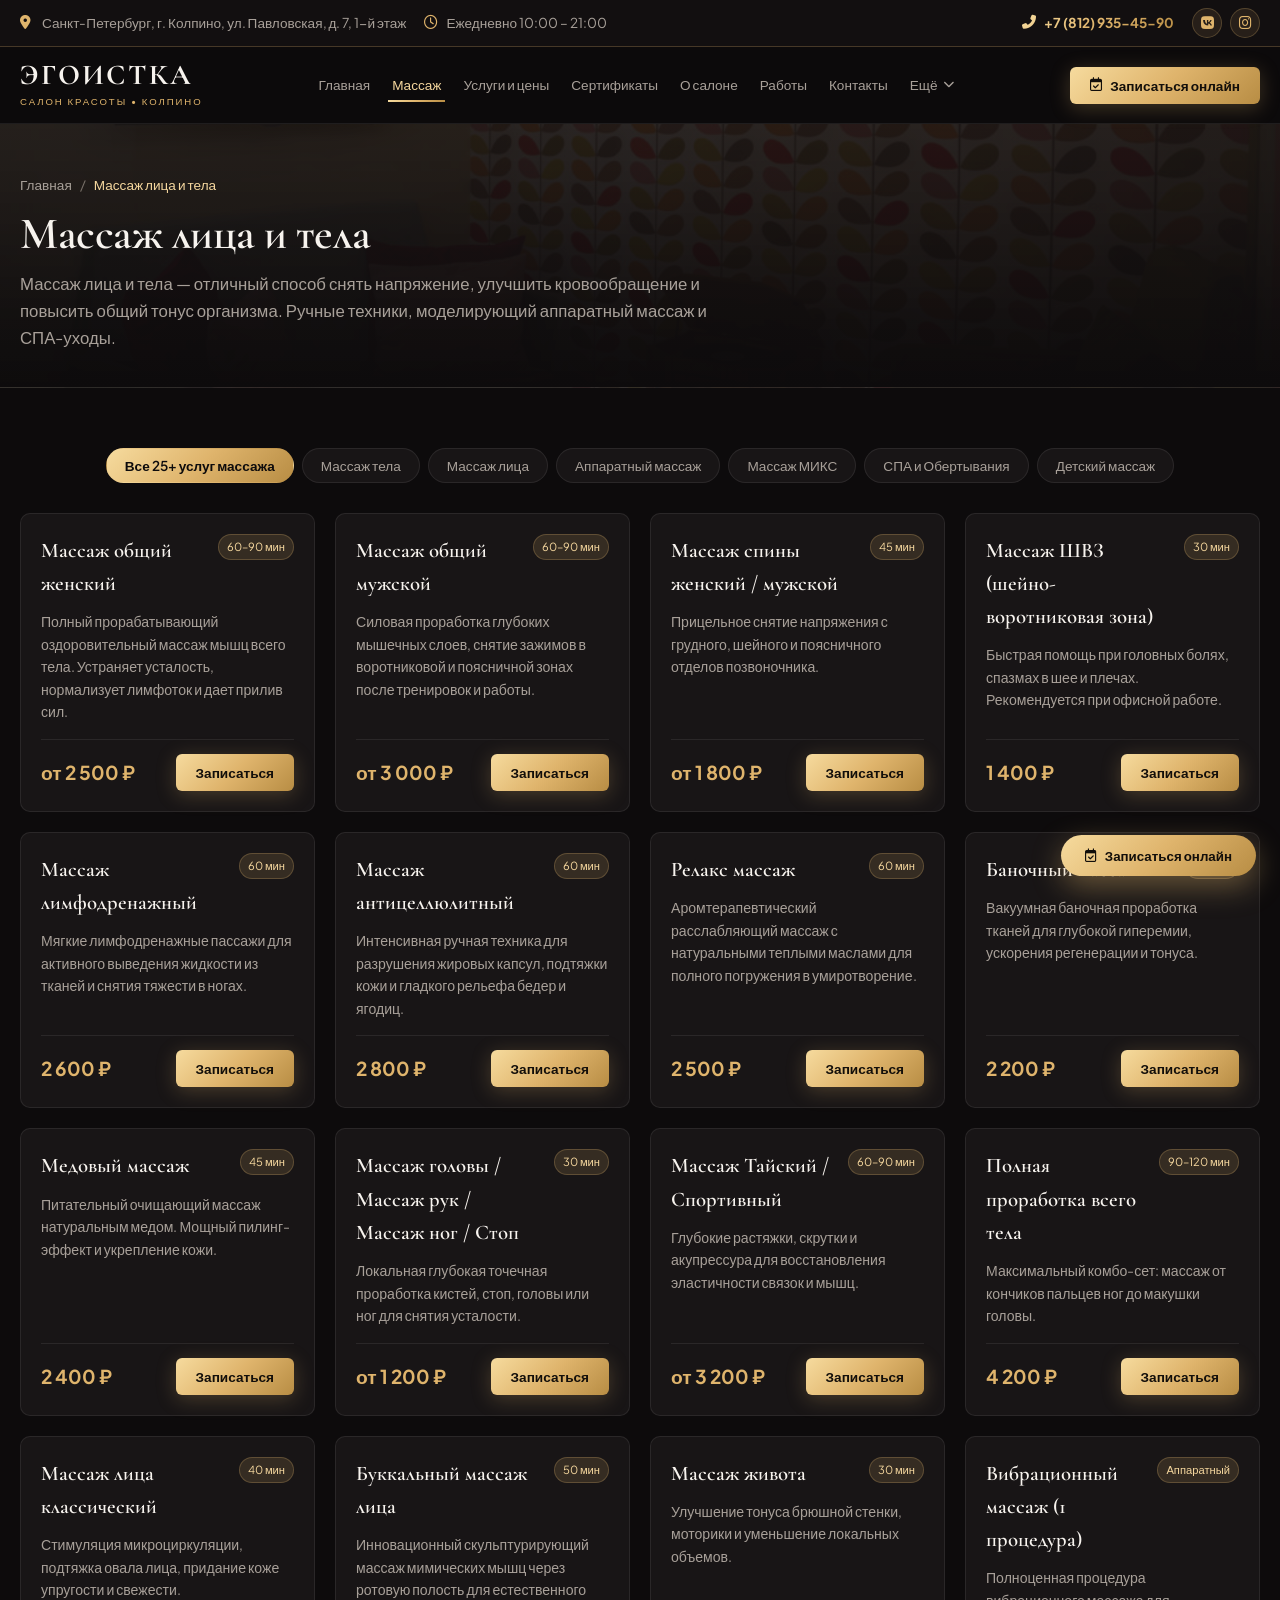
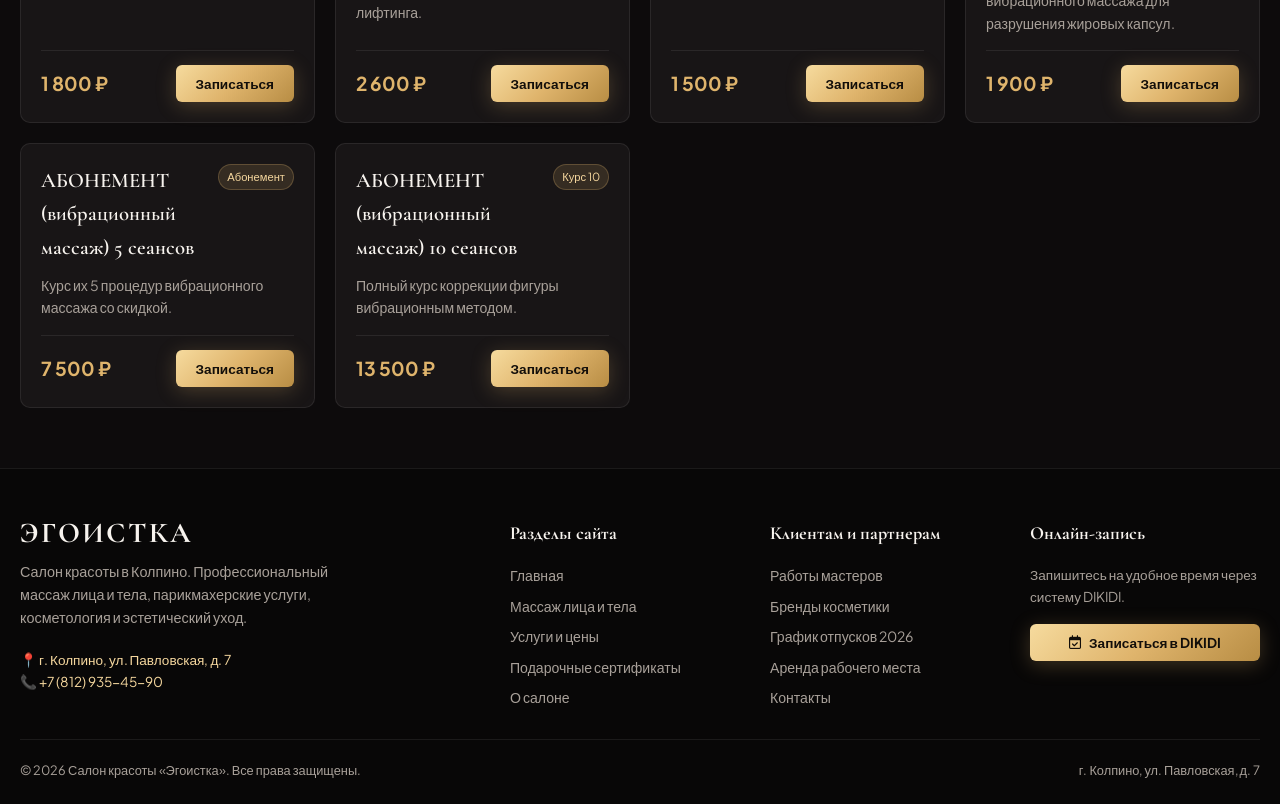
==== massazh-lica-i-tela.html @ ac10a7ed "Redesign of Salon Egoistka multi-page website" ====
<!DOCTYPE html>
<html lang="ru">
<head>
  <meta charset="UTF-8">
  <meta name="viewport" content="width=device-width, initial-scale=1.0">
  <title>Массаж лица и тела — Салон красоты "Эгоистка" (г. Колпино)</title>
  <meta name="description" content="Массаж лица и тела в Колпино. Общий женский и мужской массаж, массаж спины, ШВЗ, лимфодренажный, антицеллюлитный, буккальный массаж лица, аппаратный вибрационный и вакуумный массаж, абонементы. Телефон: +7 (812) 935-45-90.">
  
  <link rel="stylesheet" href="https://cdnjs.cloudflare.com/ajax/libs/font-awesome/6.4.0/css/all.min.css">
  <link rel="stylesheet" href="style.css">
  <script src="app.js" defer></script>
</head>
<body>

  <!-- Top Contact Bar -->
  <div class="top-bar">
    <div class="container top-bar-inner">
      <div class="top-bar-info">
        <div class="top-bar-item">
          <i class="fas fa-map-marker-alt"></i>
          <span>Санкт-Петербург, г. Колпино, ул. Павловская, д. 7, 1-й этаж</span>
        </div>
        <div class="top-bar-item">
          <i class="far fa-clock"></i>
          <span>Ежедневно 10:00 – 21:00</span>
        </div>
      </div>
      <div class="top-bar-info">
        <a href="tel:+78129354590" class="top-bar-item gold-text" style="font-weight: 700;">
          <i class="fas fa-phone-alt"></i> +7 (812) 935-45-90
        </a>
        <div class="social-links">
          <a href="https://vk.com/egoistka_kolpino" target="_blank" class="social-icon" title="ВКонтакте">
            <i class="fab fa-vk"></i>
          </a>
          <a href="https://www.instagram.com/salon_egoistcka" target="_blank" class="social-icon" title="Instagram">
            <i class="fab fa-instagram"></i>
          </a>
        </div>
      </div>
    </div>
  </div>

  <!-- Header Navigation -->
  <header class="header">
    <div class="container header-inner">
      <a href="index.html" class="logo-brand">
        <span class="logo-title">ЭГОИСТКА</span>
        <span class="logo-sub">САЛОН КРАСОТЫ • КОЛПИНО</span>
      </a>

      <nav>
        <ul class="nav-menu">
          <li><a href="index.html" class="nav-link">Главная</a></li>
          <li><a href="massazh-lica-i-tela.html" class="nav-link active">Массаж</a></li>
          <li><a href="services.html" class="nav-link">Услуги и цены</a></li>
          <li><a href="bonusy.html" class="nav-link">Сертификаты</a></li>
          <li><a href="nash-salon.html" class="nav-link">О салоне</a></li>
          <li><a href="raboty.html" class="nav-link">Работы</a></li>
          <li><a href="contacts.html" class="nav-link">Контакты</a></li>
          <li class="nav-dropdown">
            <a href="#" class="nav-link">Ещё <i class="fas fa-chevron-down" style="font-size: 0.7rem; margin-left: 2px;"></i></a>
            <ul class="dropdown-menu">
              <li class="dropdown-item"><a href="brendy.html"><i class="fas fa-award"></i> Бренды косметики</a></li>
              <li class="dropdown-item"><a href="grafik-otpuskov.html"><i class="far fa-calendar-alt"></i> График отпусков 2026</a></li>
              <li class="dropdown-item"><a href="arenda-rabochego-mesta.html"><i class="fas fa-chair"></i> Аренда рабочего места</a></li>
            </ul>
          </li>
        </ul>
      </nav>

      <button class="btn-primary btn-dikidi">
        <i class="far fa-calendar-check"></i> Записаться онлайн
      </button>

      <div class="mobile-toggle">
        <span></span>
        <span></span>
        <span></span>
      </div>
    </div>
  </header>

  <main>
    <div class="page-hero">
      <div class="container">
        <div class="breadcrumbs">
          <a href="index.html">Главная</a>
          <span>/</span>
          <span style="color: var(--gold-light);">Массаж лица и тела</span>
        </div>
        <h1 class="page-title serif-title">Массаж лица и тела</h1>
        <p class="page-subtitle">
          Массаж лица и тела — отличный способ снять напряжение, улучшить кровообращение и повысить общий тонус организма. Ручные техники, моделирующий аппаратный массаж и СПА-уходы.
        </p>
      </div>
    </div>

    <!-- Category Filter Tabs -->
    <section class="section">
      <div class="container">

        <div class="filter-tabs">
          <button class="tab-btn active" data-tab="all">Все 25+ услуг массажа</button>
          <button class="tab-btn" data-tab="body">Массаж тела</button>
          <button class="tab-btn" data-tab="face">Массаж лица</button>
          <button class="tab-btn" data-tab="hardware">Аппаратный массаж</button>
          <button class="tab-btn" data-tab="mix">Массаж МИКС</button>
          <button class="tab-btn" data-tab="spa">СПА и Обертывания</button>
          <button class="tab-btn" data-tab="kids">Детский массаж</button>
        </div>

        <div class="services-grid massage-services">
          
          <!-- Body Massages -->
          <div class="service-card" data-category="body">
            <div class="service-header">
              <h3 class="service-name">Массаж общий женский</h3>
              <span class="service-badge">60–90 мин</span>
            </div>
            <p class="service-desc">Полный прорабатывающий оздоровительный массаж мышц всего тела. Устраняет усталость, нормализует лимфоток и дает прилив сил.</p>
            <div class="service-footer">
              <span class="service-price">от 2 500 ₽</span>
              <button class="btn-primary btn-dikidi">Записаться</button>
            </div>
          </div>

          <div class="service-card" data-category="body">
            <div class="service-header">
              <h3 class="service-name">Массаж общий мужской</h3>
              <span class="service-badge">60–90 мин</span>
            </div>
            <p class="service-desc">Силовая проработка глубоких мышечных слоев, снятие зажимов в воротниковой и поясничной зонах после тренировок и работы.</p>
            <div class="service-footer">
              <span class="service-price">от 3 000 ₽</span>
              <button class="btn-primary btn-dikidi">Записаться</button>
            </div>
          </div>

          <div class="service-card" data-category="body">
            <div class="service-header">
              <h3 class="service-name">Массаж спины женский / мужской</h3>
              <span class="service-badge">45 мин</span>
            </div>
            <p class="service-desc">Прицельное снятие напряжения с грудного, шейного и поясничного отделов позвоночника.</p>
            <div class="service-footer">
              <span class="service-price">от 1 800 ₽</span>
              <button class="btn-primary btn-dikidi">Записаться</button>
            </div>
          </div>

          <div class="service-card" data-category="body">
            <div class="service-header">
              <h3 class="service-name">Массаж ШВЗ (шейно-воротниковая зона)</h3>
              <span class="service-badge">30 мин</span>
            </div>
            <p class="service-desc">Быстрая помощь при головных болях, спазмах в шее и плечах. Рекомендуется при офисной работе.</p>
            <div class="service-footer">
              <span class="service-price">1 400 ₽</span>
              <button class="btn-primary btn-dikidi">Записаться</button>
            </div>
          </div>

          <div class="service-card" data-category="body">
            <div class="service-header">
              <h3 class="service-name">Массаж лимфодренажный</h3>
              <span class="service-badge">60 мин</span>
            </div>
            <p class="service-desc">Мягкие лимфодренажные пассажи для активного выведения жидкости из тканей и снятия тяжести в ногах.</p>
            <div class="service-footer">
              <span class="service-price">2 600 ₽</span>
              <button class="btn-primary btn-dikidi">Записаться</button>
            </div>
          </div>

          <div class="service-card" data-category="body">
            <div class="service-header">
              <h3 class="service-name">Массаж антицеллюлитный</h3>
              <span class="service-badge">60 мин</span>
            </div>
            <p class="service-desc">Интенсивная ручная техника для разрушения жировых капсул, подтяжки кожи и гладкого рельефа бедер и ягодиц.</p>
            <div class="service-footer">
              <span class="service-price">2 800 ₽</span>
              <button class="btn-primary btn-dikidi">Записаться</button>
            </div>
          </div>

          <div class="service-card" data-category="body">
            <div class="service-header">
              <h3 class="service-name">Релакс массаж</h3>
              <span class="service-badge">60 мин</span>
            </div>
            <p class="service-desc">Аромтерапевтический расслабляющий массаж с натуральными теплыми маслами для полного погружения в умиротворение.</p>
            <div class="service-footer">
              <span class="service-price">2 500 ₽</span>
              <button class="btn-primary btn-dikidi">Записаться</button>
            </div>
          </div>

          <div class="service-card" data-category="body">
            <div class="service-header">
              <h3 class="service-name">Баночный массаж</h3>
              <span class="service-badge">45 мин</span>
            </div>
            <p class="service-desc">Вакуумная баночная проработка тканей для глубокой гиперемии, ускорения регенерации и тонуса.</p>
            <div class="service-footer">
              <span class="service-price">2 200 ₽</span>
              <button class="btn-primary btn-dikidi">Записаться</button>
            </div>
          </div>

          <div class="service-card" data-category="body">
            <div class="service-header">
              <h3 class="service-name">Медовый массаж</h3>
              <span class="service-badge">45 мин</span>
            </div>
            <p class="service-desc">Питательный очищающий массаж натуральным медом. Мощный пилинг-эффект и укрепление кожи.</p>
            <div class="service-footer">
              <span class="service-price">2 400 ₽</span>
              <button class="btn-primary btn-dikidi">Записаться</button>
            </div>
          </div>

          <div class="service-card" data-category="body">
            <div class="service-header">
              <h3 class="service-name">Массаж головы / Массаж рук / Массаж ног / Стоп</h3>
              <span class="service-badge">30 мин</span>
            </div>
            <p class="service-desc">Локальная глубокая точечная проработка кистей, стоп, головы или ног для снятия усталости.</p>
            <div class="service-footer">
              <span class="service-price">от 1 200 ₽</span>
              <button class="btn-primary btn-dikidi">Записаться</button>
            </div>
          </div>

          <div class="service-card" data-category="body">
            <div class="service-header">
              <h3 class="service-name">Массаж Тайский / Спортивный</h3>
              <span class="service-badge">60–90 мин</span>
            </div>
            <p class="service-desc">Глубокие растяжки, скрутки и акупрессура для восстановления эластичности связок и мышц.</p>
            <div class="service-footer">
              <span class="service-price">от 3 200 ₽</span>
              <button class="btn-primary btn-dikidi">Записаться</button>
            </div>
          </div>

          <div class="service-card" data-category="body">
            <div class="service-header">
              <h3 class="service-name">Полная проработка всего тела</h3>
              <span class="service-badge">90–120 мин</span>
            </div>
            <p class="service-desc">Максимальный комбо-сет: массаж от кончиков пальцев ног до макушки головы.</p>
            <div class="service-footer">
              <span class="service-price">4 200 ₽</span>
              <button class="btn-primary btn-dikidi">Записаться</button>
            </div>
          </div>

          <!-- Face Massages -->
          <div class="service-card" data-category="face">
            <div class="service-header">
              <h3 class="service-name">Массаж лица классический</h3>
              <span class="service-badge">40 мин</span>
            </div>
            <p class="service-desc">Стимуляция микроциркуляции, подтяжка овала лица, придание коже упругости и свежести.</p>
            <div class="service-footer">
              <span class="service-price">1 800 ₽</span>
              <button class="btn-primary btn-dikidi">Записаться</button>
            </div>
          </div>

          <div class="service-card" data-category="face">
            <div class="service-header">
              <h3 class="service-name">Буккальный массаж лица</h3>
              <span class="service-badge">50 мин</span>
            </div>
            <p class="service-desc">Инновационный скульптурирующий массаж мимических мышц через ротовую полость для естественного лифтинга.</p>
            <div class="service-footer">
              <span class="service-price">2 600 ₽</span>
              <button class="btn-primary btn-dikidi">Записаться</button>
            </div>
          </div>

          <div class="service-card" data-category="face">
            <div class="service-header">
              <h3 class="service-name">Массаж живота</h3>
              <span class="service-badge">30 мин</span>
            </div>
            <p class="service-desc">Улучшение тонуса брюшной стенки, моторики и уменьшение локальных объемов.</p>
            <div class="service-footer">
              <span class="service-price">1 500 ₽</span>
              <button class="btn-primary btn-dikidi">Записаться</button>
            </div>
          </div>

          <!-- Hardware Massages -->
          <div class="service-card" data-category="hardware">
            <div class="service-header">
              <h3 class="service-name">Вибрационный массаж (1 процедура)</h3>
              <span class="service-badge">Аппаратный</span>
            </div>
            <p class="service-desc">Полноценная процедура вибрационного массажа для разрушения жировых капсул.</p>
            <div class="service-footer">
              <span class="service-price">1 900 ₽</span>
              <button class="btn-primary btn-dikidi">Записаться</button>
            </div>
          </div>

          <div class="service-card" data-category="hardware">
            <div class="service-header">
              <h3 class="service-name">АБОНЕМЕНТ (вибрационный массаж) 5 сеансов</h3>
              <span class="service-badge">Абонемент</span>
            </div>
            <p class="service-desc">Курс их 5 процедур вибрационного массажа со скидкой.</p>
            <div class="service-footer">
              <span class="service-price">7 500 ₽</span>
              <button class="btn-primary btn-dikidi">Записаться</button>
            </div>
          </div>

          <div class="service-card" data-category="hardware">
            <div class="service-header">
              <h3 class="service-name">АБОНЕМЕНТ (вибрационный массаж) 10 сеансов</h3>
              <span class="service-badge">Курс 10</span>
            </div>
            <p class="service-desc">Полный курс коррекции фигуры вибрационным методом.</p>
            <div class="service-footer">
              <span class="service-price">13 500 ₽</span>
              <button class="btn-primary btn-dikidi">Записаться</button>
            </div>
          </div>

        </div>
      </div>
    </section>
  </main>

  <footer class="footer">
    <div class="container">
      <div class="footer-grid">
        <div>
          <div class="logo-title serif-title" style="margin-bottom: 12px;">ЭГОИСТКА</div>
          <p style="color: var(--text-muted); font-size: 0.9rem; max-width: 320px; margin-bottom: 20px;">
            Салон красоты в Колпино. Профессиональный массаж лица и тела, парикмахерские услуги, косметология и эстетический уход.
          </p>
          <div style="font-size: 0.85rem; color: var(--gold-light);">
            📍 г. Колпино, ул. Павловская, д. 7<br>
            📞 +7 (812) 935-45-90
          </div>
        </div>

        <div>
          <h4 class="footer-col-title">Разделы сайта</h4>
          <ul class="footer-links">
            <li><a href="index.html">Главная</a></li>
            <li><a href="massazh-lica-i-tela.html">Массаж лица и тела</a></li>
            <li><a href="services.html">Услуги и цены</a></li>
            <li><a href="bonusy.html">Подарочные сертификаты</a></li>
            <li><a href="nash-salon.html">О салоне</a></li>
          </ul>
        </div>

        <div>
          <h4 class="footer-col-title">Клиентам и партнерам</h4>
          <ul class="footer-links">
            <li><a href="raboty.html">Работы мастеров</a></li>
            <li><a href="brendy.html">Бренды косметики</a></li>
            <li><a href="grafik-otpuskov.html">График отпусков 2026</a></li>
            <li><a href="arenda-rabochego-mesta.html">Аренда рабочего места</a></li>
            <li><a href="contacts.html">Контакты</a></li>
          </ul>
        </div>

        <div>
          <h4 class="footer-col-title">Онлайн-запись</h4>
          <p style="font-size: 0.85rem; color: var(--text-muted); margin-bottom: 16px;">Запишитесь на удобное время через систему DIKIDI.</p>
          <button class="btn-primary btn-dikidi" style="width: 100%; justify-content: center;"><i class="far fa-calendar-check"></i> Записаться в DIKIDI</button>
        </div>
      </div>

      <div class="footer-bottom">
        <div>© 2026 Салон красоты «Эгоистка». Все права защищены.</div>
        <div>г. Колпино, ул. Павловская, д. 7</div>
      </div>
    </div>
  </footer>

  <button class="floating-booking btn-dikidi"><i class="far fa-calendar-check"></i> Записаться онлайн</button>

  <div id="dikidiModal" class="modal-overlay">
    <div class="modal-content">
      <div class="modal-header">
        <h3 class="serif-title gold-text" style="font-size: 1.4rem;">Онлайн-запись в салон «Эгоистка»</h3>
        <button class="modal-close">&times;</button>
      </div>
      <div class="modal-body">
        <iframe id="dikidiIframe" src="https://dikidi.net/#widget=51285" title="DIKIDI Booking Widget"></iframe>
      </div>
    </div>
  </div>

</body>
</html>
---- style.css ----
/* ==========================================================================
   Салон красоты «Эгоистка» — Премиальный практичный дизайн (Multi-page & Mobile-First)
   ========================================================================== */

@import url('https://fonts.googleapis.com/css2?family=Cormorant+Garamond:ital,wght@0,400;0,500;0,600;0,700;1,400;1,600&family=Plus+Jakarta+Sans:wght@300;400;500;600;700&display=swap');

:root {
  /* Colors */
  --bg-dark: #0d0b0c;
  --bg-surface: #171415;
  --bg-card: rgba(28, 24, 25, 0.85);
  --bg-card-hover: rgba(42, 36, 38, 0.95);
  
  --gold-primary: #dfb46c;
  --gold-light: #f5d79e;
  --gold-dark: #b88d44;
  --gold-gradient: linear-gradient(135deg, #f6db9e 0%, #dfb46c 50%, #b88d44 100%);
  --gold-glow: 0 0 25px rgba(223, 180, 108, 0.2);
  
  --text-main: #f7f3ee;
  --text-muted: #a8a099;
  --text-dim: #787069;
  
  --border-gold: rgba(223, 180, 108, 0.25);
  --border-light: rgba(255, 255, 255, 0.08);
  
  /* Fonts */
  --font-serif: 'Cormorant Garamond', Georgia, serif;
  --font-sans: 'Plus Jakarta Sans', -apple-system, BlinkMacSystemFont, sans-serif;

  /* Layout */
  --container-max: 1360px;
  --radius-lg: 16px;
  --radius-md: 10px;
  --radius-sm: 6px;
  --transition-smooth: all 0.25s cubic-bezier(0.16, 1, 0.3, 1);
}

/* Reset & Mobile Overflow Prevention */
*, *::before, *::after {
  box-sizing: border-box;
  margin: 0;
  padding: 0;
  max-width: 100%;
}

html, body {
  width: 100%;
  max-width: 100vw;
  overflow-x: hidden !important;
  scroll-behavior: smooth;
  font-size: 16px;
  background-color: var(--bg-dark);
  color: var(--text-main);
  font-family: var(--font-sans);
}

body {
  line-height: 1.6;
  display: flex;
  flex-direction: column;
  min-height: 100vh;
}

main {
  flex-grow: 1;
  width: 100%;
}

a {
  color: inherit;
  text-decoration: none;
  transition: var(--transition-smooth);
}

button {
  font-family: inherit;
  border: none;
  outline: none;
  background: none;
  cursor: pointer;
}

img {
  max-width: 100%;
  height: auto;
  display: block;
}

/* Containers */
.container {
  width: 100%;
  max-width: var(--container-max);
  margin: 0 auto;
  padding: 0 20px;
}

.gold-text {
  background: var(--gold-gradient);
  -webkit-background-clip: text;
  -webkit-text-fill-color: transparent;
}

.serif-title {
  font-family: var(--font-serif);
  font-weight: 600;
  letter-spacing: -0.01em;
}

/* Page Header & Breadcrumbs */
.page-hero {
  background: linear-gradient(180deg, rgba(23, 20, 21, 0.9) 0%, var(--bg-dark) 100%),
              url('assets/orig/salon1.jpg') center/cover no-repeat;
  padding: 50px 0 35px;
  border-bottom: 1px solid var(--border-light);
  position: relative;
  width: 100%;
}

.breadcrumbs {
  display: flex;
  align-items: center;
  gap: 8px;
  font-size: 0.85rem;
  color: var(--text-muted);
  margin-bottom: 14px;
  flex-wrap: wrap;
}

.breadcrumbs a:hover {
  color: var(--gold-primary);
}

.breadcrumbs span {
  color: var(--text-dim);
}

.page-title {
  font-size: 2.8rem;
  line-height: 1.1;
  margin-bottom: 12px;
  word-wrap: break-word;
}

.page-subtitle {
  color: var(--text-muted);
  font-size: 1.05rem;
  max-width: 700px;
}

/* Top Notification / Contact Bar */
.top-bar {
  background: #120f10;
  border-bottom: 1px solid var(--border-gold);
  padding: 8px 0;
  font-size: 0.85rem;
  color: var(--text-muted);
  position: relative;
  z-index: 1001;
  width: 100%;
}

.top-bar-inner {
  display: flex;
  justify-content: space-between;
  align-items: center;
  flex-wrap: wrap;
  gap: 10px;
}

.top-bar-info {
  display: flex;
  gap: 18px;
  align-items: center;
  flex-wrap: wrap;
}

.top-bar-item {
  display: flex;
  align-items: center;
  gap: 6px;
}

/* Strict constraint for top bar icons to prevent giant icons */
.top-bar-item svg,
.top-bar-item i {
  width: 16px !important;
  height: 16px !important;
  max-width: 16px !important;
  max-height: 16px !important;
  font-size: 14px !important;
  color: var(--gold-primary);
  flex-shrink: 0;
  display: inline-block;
  vertical-align: middle;
}

.social-links {
  display: flex;
  gap: 8px;
  align-items: center;
}

.social-icon {
  width: 30px;
  height: 30px;
  border-radius: 50%;
  background: rgba(223, 180, 108, 0.1);
  display: flex;
  align-items: center;
  justify-content: center;
  color: var(--gold-primary);
  border: 1px solid var(--border-gold);
  font-size: 0.9rem;
  transition: var(--transition-smooth);
}

.social-icon i {
  width: auto !important;
  height: auto !important;
  font-size: 0.9rem !important;
}

.social-icon:hover {
  background: var(--gold-gradient);
  color: #120e0a;
  border-color: transparent;
  transform: translateY(-2px);
}

/* Header & Navigation */
.header {
  position: sticky;
  top: 0;
  left: 0;
  width: 100%;
  z-index: 1000;
  background: rgba(13, 11, 12, 0.96);
  backdrop-filter: blur(20px);
  -webkit-backdrop-filter: blur(20px);
  border-bottom: 1px solid var(--border-light);
}

.header-inner {
  display: flex;
  align-items: center;
  justify-content: space-between;
  height: 76px;
  gap: 16px;
}

.logo-brand {
  display: flex;
  flex-direction: column;
  flex-shrink: 0;
}

.logo-title {
  font-family: var(--font-serif);
  font-size: 1.8rem;
  font-weight: 700;
  letter-spacing: 0.08em;
  text-transform: uppercase;
  color: var(--text-main);
  line-height: 1;
}

.logo-sub {
  font-size: 0.6rem;
  letter-spacing: 0.2em;
  text-transform: uppercase;
  color: var(--gold-primary);
  margin-top: 4px;
}

/* Navigation Menu */
.nav-menu {
  display: flex;
  gap: 14px;
  list-style: none;
  align-items: center;
}

.nav-link {
  font-size: 0.85rem;
  font-weight: 500;
  color: var(--text-muted);
  position: relative;
  padding: 6px 4px;
  white-space: nowrap;
  display: inline-flex;
  align-items: center;
  gap: 4px;
}

.nav-link:hover,
.nav-link.active {
  color: var(--gold-light);
}

.nav-link.active::after {
  content: '';
  position: absolute;
  bottom: 0;
  left: 0;
  width: 100%;
  height: 2px;
  background: var(--gold-gradient);
}

/* Dropdown Menu */
.nav-dropdown {
  position: relative;
}

.dropdown-menu {
  position: absolute;
  top: 100%;
  left: 0;
  background: var(--bg-surface);
  border: 1px solid var(--border-gold);
  border-radius: var(--radius-sm);
  padding: 8px 0;
  min-width: 200px;
  box-shadow: 0 10px 30px rgba(0,0,0,0.8);
  opacity: 0;
  visibility: hidden;
  transform: translateY(10px);
  transition: var(--transition-smooth);
  list-style: none;
}

.nav-dropdown:hover .dropdown-menu {
  opacity: 1;
  visibility: visible;
  transform: translateY(0);
}

.dropdown-item a {
  display: block;
  padding: 8px 18px;
  font-size: 0.85rem;
  color: var(--text-muted);
  white-space: nowrap;
}

.dropdown-item a:hover {
  background: rgba(223, 180, 108, 0.1);
  color: var(--gold-primary);
}

/* Buttons */
.btn-primary {
  background: var(--gold-gradient);
  color: #120e0a;
  font-weight: 700;
  font-size: 0.85rem;
  padding: 10px 20px;
  border-radius: var(--radius-sm);
  display: inline-flex;
  align-items: center;
  gap: 8px;
  transition: var(--transition-smooth);
  box-shadow: 0 4px 20px rgba(223, 180, 108, 0.25);
  white-space: nowrap;
  flex-shrink: 0;
}

.btn-primary:hover {
  transform: translateY(-2px);
  box-shadow: 0 8px 25px rgba(223, 180, 108, 0.45);
  filter: brightness(1.08);
}

.btn-outline {
  border: 1px solid var(--gold-primary);
  color: var(--gold-light);
  font-weight: 500;
  font-size: 0.85rem;
  padding: 10px 20px;
  border-radius: var(--radius-sm);
  display: inline-flex;
  align-items: center;
  gap: 8px;
  transition: var(--transition-smooth);
  background: rgba(223, 180, 108, 0.05);
  white-space: nowrap;
}

.btn-outline:hover {
  background: var(--gold-primary);
  color: var(--bg-dark);
  transform: translateY(-2px);
}

/* Sections */
.section {
  padding: 60px 0;
  position: relative;
  width: 100%;
}

.section-header {
  text-align: center;
  max-width: 750px;
  margin: 0 auto 40px;
}

.section-subtitle {
  text-transform: uppercase;
  font-size: 0.8rem;
  letter-spacing: 0.2em;
  color: var(--gold-primary);
  font-weight: 600;
  margin-bottom: 10px;
  display: block;
}

.section-title {
  font-size: 2.4rem;
  line-height: 1.15;
  margin-bottom: 14px;
}

.section-desc {
  color: var(--text-muted);
  font-size: 1rem;
}

/* Services & Cards Grid */
.services-grid {
  display: grid;
  grid-template-columns: repeat(auto-fill, minmax(280px, 1fr));
  gap: 20px;
  width: 100%;
}

.service-card {
  background: var(--bg-card);
  border: 1px solid var(--border-light);
  border-radius: var(--radius-md);
  padding: 20px;
  display: flex;
  flex-direction: column;
  justify-content: space-between;
  transition: var(--transition-smooth);
  width: 100%;
}

.service-card:hover {
  border-color: var(--border-gold);
  transform: translateY(-3px);
  background: var(--bg-card-hover);
  box-shadow: 0 8px 24px rgba(0, 0, 0, 0.4);
}

.service-header {
  display: flex;
  justify-content: space-between;
  align-items: flex-start;
  margin-bottom: 10px;
  gap: 10px;
}

.service-name {
  font-family: var(--font-serif);
  font-size: 1.3rem;
  font-weight: 600;
  color: var(--text-main);
}

.service-badge {
  font-size: 0.7rem;
  padding: 3px 8px;
  border-radius: 20px;
  background: rgba(223, 180, 108, 0.15);
  color: var(--gold-light);
  border: 1px solid var(--border-gold);
  white-space: nowrap;
}

.service-desc {
  font-size: 0.88rem;
  color: var(--text-muted);
  margin-bottom: 16px;
  flex-grow: 1;
}

.service-footer {
  display: flex;
  align-items: center;
  justify-content: space-between;
  padding-top: 14px;
  border-top: 1px solid var(--border-light);
  gap: 10px;
  flex-wrap: wrap;
}

.service-price {
  font-size: 1.2rem;
  font-weight: 700;
  color: var(--gold-primary);
}

.service-action-btn {
  font-size: 0.85rem;
  font-weight: 600;
  color: var(--gold-light);
  display: flex;
  align-items: center;
  gap: 6px;
}

/* Category Filter Tabs */
.filter-tabs {
  display: flex;
  gap: 8px;
  justify-content: center;
  flex-wrap: wrap;
  margin-bottom: 30px;
  width: 100%;
}

.tab-btn {
  padding: 8px 18px;
  border-radius: 30px;
  background: var(--bg-card);
  border: 1px solid var(--border-light);
  color: var(--text-muted);
  font-size: 0.85rem;
  font-weight: 500;
  transition: var(--transition-smooth);
}

.tab-btn:hover,
.tab-btn.active {
  background: var(--gold-gradient);
  color: var(--bg-dark);
  border-color: transparent;
  font-weight: 600;
}

/* Tables for Schedules */
.table-container {
  overflow-x: auto;
  background: var(--bg-card);
  border: 1px solid var(--border-gold);
  border-radius: var(--radius-md);
  width: 100%;
  -webkit-overflow-scrolling: touch;
}

.custom-table {
  width: 100%;
  border-collapse: collapse;
  text-align: left;
  font-size: 0.9rem;
  min-width: 550px;
}

.custom-table th {
  background: rgba(223, 180, 108, 0.1);
  color: var(--gold-light);
  padding: 14px 16px;
  font-family: var(--font-serif);
  font-size: 1.05rem;
  border-bottom: 1px solid var(--border-gold);
}

.custom-table td {
  padding: 14px 16px;
  border-bottom: 1px solid var(--border-light);
  color: var(--text-muted);
}

/* Forms */
.form-card {
  background: var(--bg-card);
  border: 1px solid var(--border-gold);
  border-radius: var(--radius-lg);
  padding: 30px;
  max-width: 600px;
  margin: 0 auto;
  width: 100%;
}

.form-group {
  margin-bottom: 16px;
}

.form-label {
  display: block;
  font-size: 0.88rem;
  font-weight: 500;
  color: var(--text-main);
  margin-bottom: 6px;
}

.form-input,
.form-textarea,
.form-select {
  width: 100%;
  padding: 10px 14px;
  background: rgba(13, 11, 12, 0.8);
  border: 1px solid var(--border-light);
  border-radius: var(--radius-sm);
  color: var(--text-main);
  font-family: inherit;
  font-size: 0.9rem;
  outline: none;
  transition: var(--transition-smooth);
}

/* Mobile Toggle */
.mobile-toggle {
  display: none;
  flex-direction: column;
  gap: 5px;
  padding: 8px;
  cursor: pointer;
  z-index: 1002;
}

.mobile-toggle span {
  width: 24px;
  height: 2px;
  background: var(--gold-light);
  transition: var(--transition-smooth);
}

/* Floating Booking */
.floating-booking {
  position: fixed;
  bottom: 24px;
  right: 24px;
  z-index: 999;
  background: var(--gold-gradient);
  color: #120e0a;
  font-weight: 700;
  padding: 12px 24px;
  border-radius: 40px;
  display: flex;
  align-items: center;
  gap: 8px;
  box-shadow: 0 10px 30px rgba(223, 180, 108, 0.4);
}

/* DIKIDI Modal */
.modal-overlay {
  position: fixed;
  inset: 0;
  background: rgba(0, 0, 0, 0.85);
  backdrop-filter: blur(12px);
  z-index: 2000;
  display: flex;
  align-items: center;
  justify-content: center;
  padding: 16px;
  opacity: 0;
  pointer-events: none;
  transition: var(--transition-smooth);
}

.modal-overlay.active {
  opacity: 1;
  pointer-events: auto;
}

.modal-content {
  background: var(--bg-surface);
  border: 1px solid var(--border-gold);
  border-radius: var(--radius-lg);
  width: 100%;
  max-width: 850px;
  height: 85vh;
  display: flex;
  flex-direction: column;
  overflow: hidden;
}

.modal-header {
  padding: 16px 20px;
  border-bottom: 1px solid var(--border-light);
  display: flex;
  justify-content: space-between;
  align-items: center;
}

.modal-close {
  font-size: 1.5rem;
  color: var(--text-main);
}

.modal-body {
  flex-grow: 1;
}

.modal-body iframe {
  width: 100%;
  height: 100%;
  border: none;
}

/* Footer */
.footer {
  background: #080707;
  border-top: 1px solid var(--border-light);
  padding: 50px 0 24px;
  font-size: 0.88rem;
  color: var(--text-muted);
  width: 100%;
}

.footer-grid {
  display: grid;
  grid-template-columns: 2fr repeat(3, 1fr);
  gap: 30px;
  margin-bottom: 30px;
}

.footer-col-title {
  font-family: var(--font-serif);
  font-size: 1.15rem;
  color: var(--text-main);
  margin-bottom: 16px;
}

.footer-links {
  list-style: none;
  display: flex;
  flex-direction: column;
  gap: 8px;
}

.footer-bottom {
  border-top: 1px solid var(--border-light);
  padding-top: 20px;
  display: flex;
  justify-content: space-between;
  align-items: center;
  font-size: 0.8rem;
  flex-wrap: wrap;
  gap: 10px;
}

/* Perfect Mobile & Tablet Responsive Breakdown */
@media (max-width: 1100px) {
  .header-inner .btn-dikidi {
    display: none; /* Hide top bar button on tablet/mobile so header stays clean */
  }

  .nav-menu {
    display: none;
    position: fixed;
    top: 76px;
    left: 0;
    width: 100vw;
    height: calc(100vh - 76px);
    background: rgba(13, 11, 12, 0.98);
    backdrop-filter: blur(25px);
    -webkit-backdrop-filter: blur(25px);
    flex-direction: column;
    padding: 24px 20px;
    border-bottom: 1px solid var(--border-gold);
    align-items: stretch;
    gap: 14px;
    box-shadow: 0 10px 30px rgba(0,0,0,0.95);
    overflow-y: auto;
    z-index: 1005;
  }

  .nav-menu.active {
    display: flex;
  }

  .mobile-toggle {
    display: flex;
  }

  .dropdown-menu {
    position: static;
    opacity: 1;
    visibility: visible;
    transform: none;
    background: transparent;
    border: none;
    box-shadow: none;
    padding: 6px 0 0 16px;
  }
}

@media (max-width: 768px) {
  .container {
    padding: 0 16px;
  }

  .top-bar-inner {
    flex-direction: row;
    justify-content: space-between;
    align-items: center;
  }

  .top-bar-info:first-child .top-bar-item:first-child span {
    display: none; /* Hide address text on small mobile screens to keep top bar 1-line */
  }

  .top-bar-info {
    gap: 10px;
  }

  .logo-title {
    font-size: 1.4rem;
  }

  .logo-sub {
    font-size: 0.55rem;
  }

  .page-title {
    font-size: 2rem;
  }

  .section-title {
    font-size: 1.8rem;
  }

  .services-grid {
    grid-template-columns: 1fr !important;
    gap: 16px;
  }

  .footer-grid {
    grid-template-columns: 1fr;
    gap: 24px;
  }

  .floating-booking {
    bottom: 16px;
    right: 16px;
    padding: 10px 18px;
    font-size: 0.8rem;
  }
}
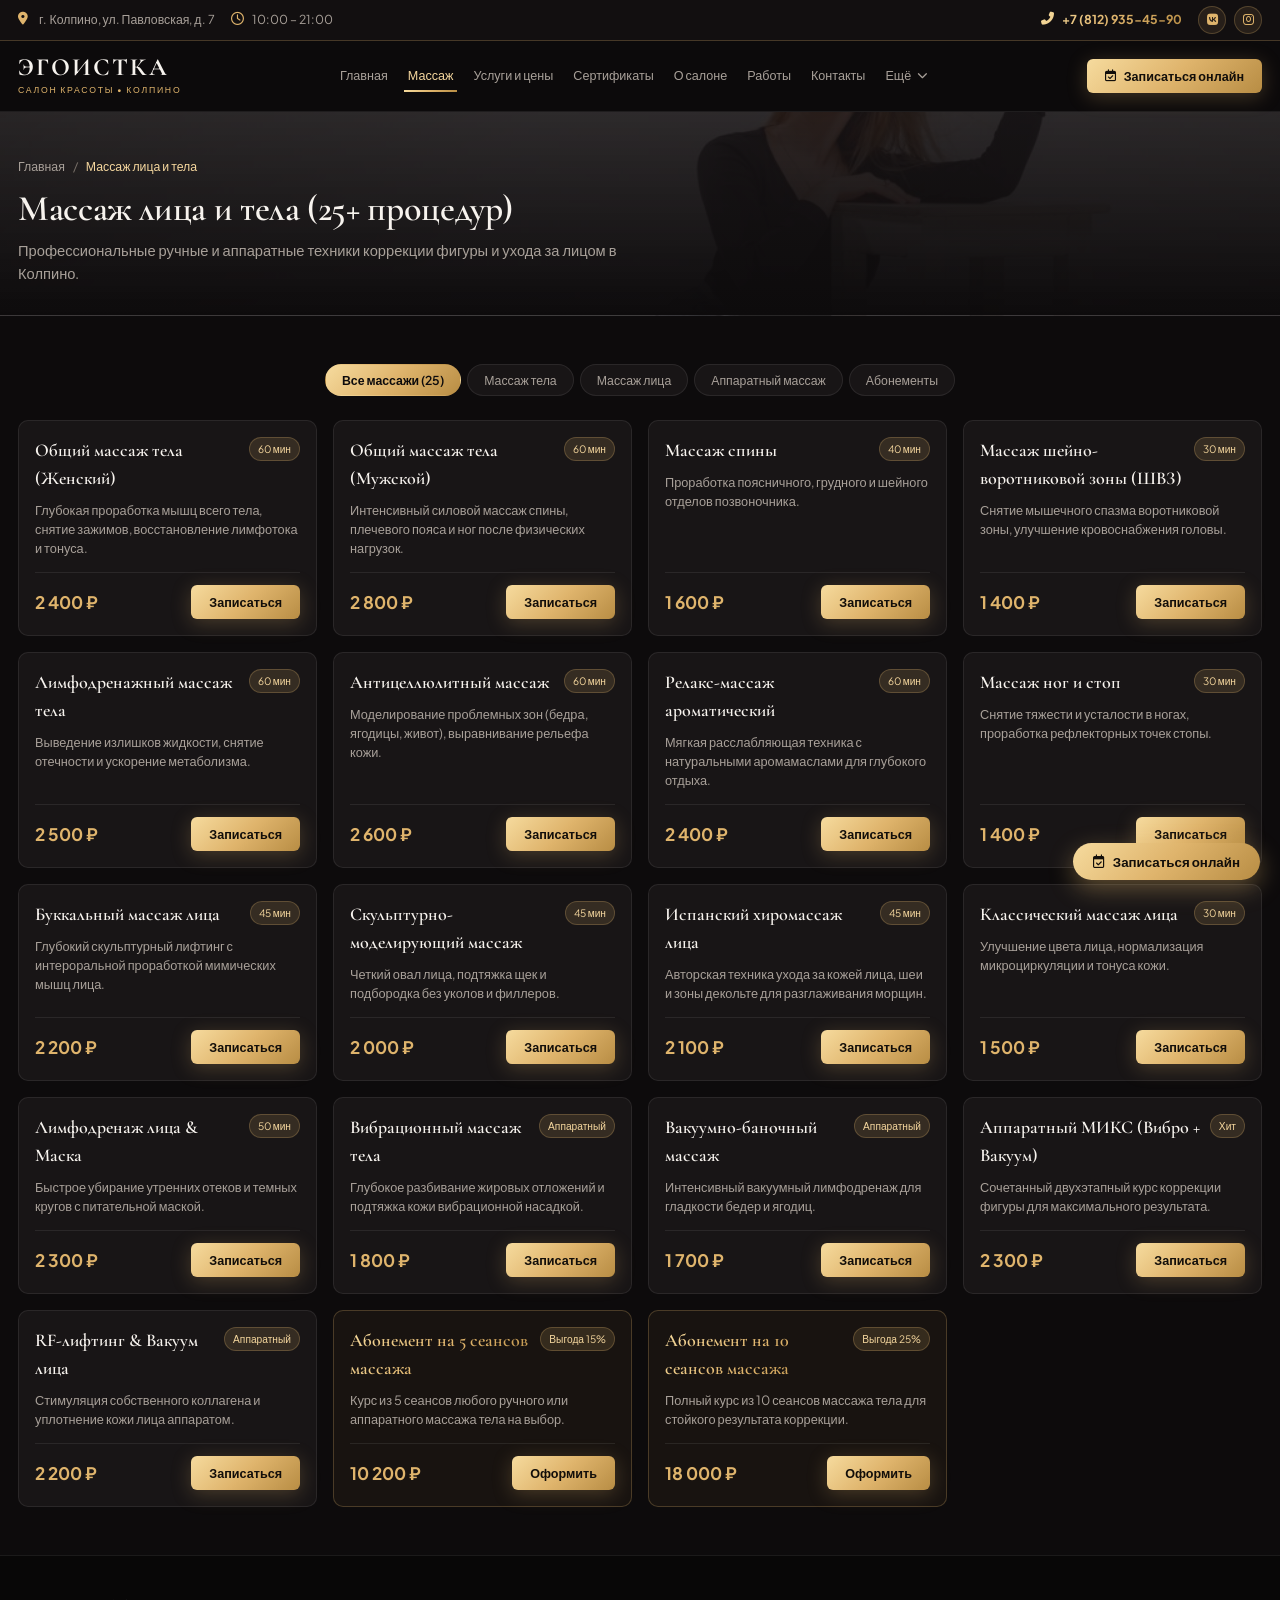
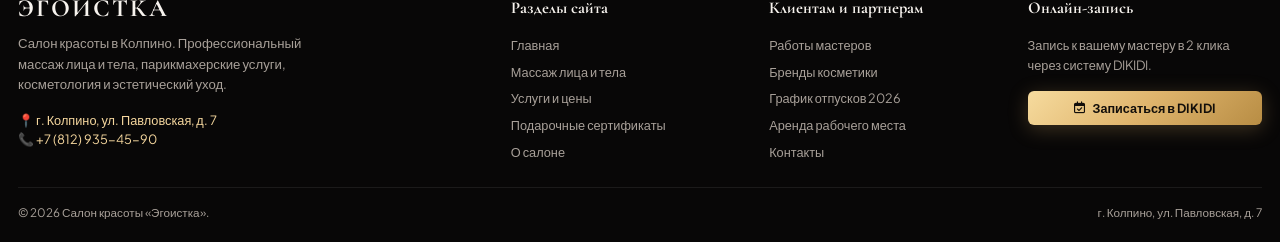
==== commit c5ef3674: "Fix massage page category filter tabs" ====
--- a/massazh-lica-i-tela.html
+++ b/massazh-lica-i-tela.html
@@ -4,7 +4,7 @@
   <meta charset="UTF-8">
   <meta name="viewport" content="width=device-width, initial-scale=1.0">
   <title>Массаж лица и тела — Салон красоты "Эгоистка" (г. Колпино)</title>
-  <meta name="description" content="Массаж лица и тела в Колпино. Общий женский и мужской массаж, массаж спины, ШВЗ, лимфодренажный, антицеллюлитный, буккальный массаж лица, аппаратный вибрационный и вакуумный массаж, абонементы. Телефон: +7 (812) 935-45-90.">
+  <meta name="description" content="Полный каталог массажных процедур салона Эгоистка в Колпино: ручные и аппаратные техники (вибрационный, вакуумный, МИКС), буккальный массаж лица, абонементы. Запись: +7 (812) 935-45-90.">
   
   <link rel="stylesheet" href="https://cdnjs.cloudflare.com/ajax/libs/font-awesome/6.4.0/css/all.min.css">
   <link rel="stylesheet" href="style.css">
@@ -18,11 +18,11 @@
       <div class="top-bar-info">
         <div class="top-bar-item">
           <i class="fas fa-map-marker-alt"></i>
-          <span>Санкт-Петербург, г. Колпино, ул. Павловская, д. 7, 1-й этаж</span>
+          <span class="address-text">г. Колпино, ул. Павловская, д. 7</span>
         </div>
         <div class="top-bar-item">
           <i class="far fa-clock"></i>
-          <span>Ежедневно 10:00 – 21:00</span>
+          <span>10:00 – 21:00</span>
         </div>
       </div>
       <div class="top-bar-info">
@@ -66,10 +66,13 @@
               <li class="dropdown-item"><a href="arenda-rabochego-mesta.html"><i class="fas fa-chair"></i> Аренда рабочего места</a></li>
             </ul>
           </li>
+          <li class="mobile-only-btn" style="width: 100%; margin-top: 12px;">
+            <button class="btn-primary btn-dikidi" style="width: 100%; justify-content: center;"><i class="far fa-calendar-check"></i> Записаться онлайн</button>
+          </li>
         </ul>
       </nav>
 
-      <button class="btn-primary btn-dikidi">
+      <button class="btn-primary btn-dikidi desktop-only-btn">
         <i class="far fa-calendar-check"></i> Записаться онлайн
       </button>
 
@@ -82,252 +85,261 @@
   </header>
 
   <main>
-    <div class="page-hero">
+    <div class="page-hero" style="background: linear-gradient(180deg, rgba(23, 20, 21, 0.88) 0%, var(--bg-dark) 100%), url('assets/orig/massage1.jpg') center/cover no-repeat;">
       <div class="container">
         <div class="breadcrumbs">
           <a href="index.html">Главная</a>
           <span>/</span>
           <span style="color: var(--gold-light);">Массаж лица и тела</span>
         </div>
-        <h1 class="page-title serif-title">Массаж лица и тела</h1>
-        <p class="page-subtitle">
-          Массаж лица и тела — отличный способ снять напряжение, улучшить кровообращение и повысить общий тонус организма. Ручные техники, моделирующий аппаратный массаж и СПА-уходы.
-        </p>
+        <h1 class="page-title serif-title">Массаж лица и тела (25+ процедур)</h1>
+        <p class="page-subtitle">Профессиональные ручные и аппаратные техники коррекции фигуры и ухода за лицом в Колпино.</p>
       </div>
     </div>
 
-    <!-- Category Filter Tabs -->
     <section class="section">
       <div class="container">
-
+        
+        <!-- Interactive Category Filter Tabs -->
         <div class="filter-tabs">
-          <button class="tab-btn active" data-tab="all">Все 25+ услуг массажа</button>
-          <button class="tab-btn" data-tab="body">Массаж тела</button>
-          <button class="tab-btn" data-tab="face">Массаж лица</button>
-          <button class="tab-btn" data-tab="hardware">Аппаратный массаж</button>
-          <button class="tab-btn" data-tab="mix">Массаж МИКС</button>
-          <button class="tab-btn" data-tab="spa">СПА и Обертывания</button>
-          <button class="tab-btn" data-tab="kids">Детский массаж</button>
-        </div>
-
-        <div class="services-grid massage-services">
-          
-          <!-- Body Massages -->
-          <div class="service-card" data-category="body">
-            <div class="service-header">
-              <h3 class="service-name">Массаж общий женский</h3>
-              <span class="service-badge">60–90 мин</span>
-            </div>
-            <p class="service-desc">Полный прорабатывающий оздоровительный массаж мышц всего тела. Устраняет усталость, нормализует лимфоток и дает прилив сил.</p>
-            <div class="service-footer">
-              <span class="service-price">от 2 500 ₽</span>
-              <button class="btn-primary btn-dikidi">Записаться</button>
-            </div>
-          </div>
-
-          <div class="service-card" data-category="body">
-            <div class="service-header">
-              <h3 class="service-name">Массаж общий мужской</h3>
-              <span class="service-badge">60–90 мин</span>
-            </div>
-            <p class="service-desc">Силовая проработка глубоких мышечных слоев, снятие зажимов в воротниковой и поясничной зонах после тренировок и работы.</p>
-            <div class="service-footer">
-              <span class="service-price">от 3 000 ₽</span>
-              <button class="btn-primary btn-dikidi">Записаться</button>
-            </div>
-          </div>
-
-          <div class="service-card" data-category="body">
-            <div class="service-header">
-              <h3 class="service-name">Массаж спины женский / мужской</h3>
+          <button type="button" class="tab-btn active" data-filter="all">Все массажи (25)</button>
+          <button type="button" class="tab-btn" data-filter="body">Массаж тела</button>
+          <button type="button" class="tab-btn" data-filter="face">Массаж лица</button>
+          <button type="button" class="tab-btn" data-filter="hardware">Аппаратный массаж</button>
+          <button type="button" class="tab-btn" data-filter="subs">Абонементы</button>
+        </div>
+
+        <div class="services-grid">
+
+          <!-- BODY MASSAGES -->
+          <div class="service-card massage-card" data-category="body">
+            <div class="service-header">
+              <h3 class="service-name">Общий массаж тела (Женский)</h3>
+              <span class="service-badge">60 мин</span>
+            </div>
+            <p class="service-desc">Глубокая проработка мышц всего тела, снятие зажимов, восстановление лимфотока и тонуса.</p>
+            <div class="service-footer">
+              <span class="service-price">2 400 ₽</span>
+              <button class="btn-primary btn-dikidi">Записаться</button>
+            </div>
+          </div>
+
+          <div class="service-card massage-card" data-category="body">
+            <div class="service-header">
+              <h3 class="service-name">Общий массаж тела (Мужской)</h3>
+              <span class="service-badge">60 мин</span>
+            </div>
+            <p class="service-desc">Интенсивный силовой массаж спины, плечевого пояса и ног после физических нагрузок.</p>
+            <div class="service-footer">
+              <span class="service-price">2 800 ₽</span>
+              <button class="btn-primary btn-dikidi">Записаться</button>
+            </div>
+          </div>
+
+          <div class="service-card massage-card" data-category="body">
+            <div class="service-header">
+              <h3 class="service-name">Массаж спины</h3>
+              <span class="service-badge">40 мин</span>
+            </div>
+            <p class="service-desc">Проработка поясничного, грудного и шейного отделов позвоночника.</p>
+            <div class="service-footer">
+              <span class="service-price">1 600 ₽</span>
+              <button class="btn-primary btn-dikidi">Записаться</button>
+            </div>
+          </div>
+
+          <div class="service-card massage-card" data-category="body">
+            <div class="service-header">
+              <h3 class="service-name">Массаж шейно-воротниковой зоны (ШВЗ)</h3>
+              <span class="service-badge">30 мин</span>
+            </div>
+            <p class="service-desc">Снятие мышечного спазма воротниковой зоны, улучшение кровоснабжения головы.</p>
+            <div class="service-footer">
+              <span class="service-price">1 400 ₽</span>
+              <button class="btn-primary btn-dikidi">Записаться</button>
+            </div>
+          </div>
+
+          <div class="service-card massage-card" data-category="body">
+            <div class="service-header">
+              <h3 class="service-name">Лимфодренажный массаж тела</h3>
+              <span class="service-badge">60 мин</span>
+            </div>
+            <p class="service-desc">Выведение излишков жидкости, снятие отечности и ускорение метаболизма.</p>
+            <div class="service-footer">
+              <span class="service-price">2 500 ₽</span>
+              <button class="btn-primary btn-dikidi">Записаться</button>
+            </div>
+          </div>
+
+          <div class="service-card massage-card" data-category="body">
+            <div class="service-header">
+              <h3 class="service-name">Антицеллюлитный массаж</h3>
+              <span class="service-badge">60 мин</span>
+            </div>
+            <p class="service-desc">Моделирование проблемных зон (бедра, ягодицы, живот), выравнивание рельефа кожи.</p>
+            <div class="service-footer">
+              <span class="service-price">2 600 ₽</span>
+              <button class="btn-primary btn-dikidi">Записаться</button>
+            </div>
+          </div>
+
+          <div class="service-card massage-card" data-category="body">
+            <div class="service-header">
+              <h3 class="service-name">Релакс-массаж ароматический</h3>
+              <span class="service-badge">60 мин</span>
+            </div>
+            <p class="service-desc">Мягкая расслабляющая техника с натуральными аромамаслами для глубокого отдыха.</p>
+            <div class="service-footer">
+              <span class="service-price">2 400 ₽</span>
+              <button class="btn-primary btn-dikidi">Записаться</button>
+            </div>
+          </div>
+
+          <div class="service-card massage-card" data-category="body">
+            <div class="service-header">
+              <h3 class="service-name">Массаж ног и стоп</h3>
+              <span class="service-badge">30 мин</span>
+            </div>
+            <p class="service-desc">Снятие тяжести и усталости в ногах, проработка рефлекторных точек стопы.</p>
+            <div class="service-footer">
+              <span class="service-price">1 400 ₽</span>
+              <button class="btn-primary btn-dikidi">Записаться</button>
+            </div>
+          </div>
+
+          <!-- FACE MASSAGES -->
+          <div class="service-card massage-card" data-category="face">
+            <div class="service-header">
+              <h3 class="service-name">Буккальный массаж лица</h3>
               <span class="service-badge">45 мин</span>
             </div>
-            <p class="service-desc">Прицельное снятие напряжения с грудного, шейного и поясничного отделов позвоночника.</p>
-            <div class="service-footer">
-              <span class="service-price">от 1 800 ₽</span>
-              <button class="btn-primary btn-dikidi">Записаться</button>
-            </div>
-          </div>
-
-          <div class="service-card" data-category="body">
-            <div class="service-header">
-              <h3 class="service-name">Массаж ШВЗ (шейно-воротниковая зона)</h3>
+            <p class="service-desc">Глубокий скульптурный лифтинг с интероральной проработкой мимических мышц лица.</p>
+            <div class="service-footer">
+              <span class="service-price">2 200 ₽</span>
+              <button class="btn-primary btn-dikidi">Записаться</button>
+            </div>
+          </div>
+
+          <div class="service-card massage-card" data-category="face">
+            <div class="service-header">
+              <h3 class="service-name">Скульптурно-моделирующий массаж</h3>
+              <span class="service-badge">45 мин</span>
+            </div>
+            <p class="service-desc">Четкий овал лица, подтяжка щек и подбородка без уколов и филлеров.</p>
+            <div class="service-footer">
+              <span class="service-price">2 000 ₽</span>
+              <button class="btn-primary btn-dikidi">Записаться</button>
+            </div>
+          </div>
+
+          <div class="service-card massage-card" data-category="face">
+            <div class="service-header">
+              <h3 class="service-name">Испанский хиромассаж лица</h3>
+              <span class="service-badge">45 мин</span>
+            </div>
+            <p class="service-desc">Авторская техника ухода за кожей лица, шеи и зоны декольте для разглаживания морщин.</p>
+            <div class="service-footer">
+              <span class="service-price">2 100 ₽</span>
+              <button class="btn-primary btn-dikidi">Записаться</button>
+            </div>
+          </div>
+
+          <div class="service-card massage-card" data-category="face">
+            <div class="service-header">
+              <h3 class="service-name">Классический массаж лица</h3>
               <span class="service-badge">30 мин</span>
             </div>
-            <p class="service-desc">Быстрая помощь при головных болях, спазмах в шее и плечах. Рекомендуется при офисной работе.</p>
-            <div class="service-footer">
-              <span class="service-price">1 400 ₽</span>
-              <button class="btn-primary btn-dikidi">Записаться</button>
-            </div>
-          </div>
-
-          <div class="service-card" data-category="body">
-            <div class="service-header">
-              <h3 class="service-name">Массаж лимфодренажный</h3>
-              <span class="service-badge">60 мин</span>
-            </div>
-            <p class="service-desc">Мягкие лимфодренажные пассажи для активного выведения жидкости из тканей и снятия тяжести в ногах.</p>
-            <div class="service-footer">
-              <span class="service-price">2 600 ₽</span>
-              <button class="btn-primary btn-dikidi">Записаться</button>
-            </div>
-          </div>
-
-          <div class="service-card" data-category="body">
-            <div class="service-header">
-              <h3 class="service-name">Массаж антицеллюлитный</h3>
-              <span class="service-badge">60 мин</span>
-            </div>
-            <p class="service-desc">Интенсивная ручная техника для разрушения жировых капсул, подтяжки кожи и гладкого рельефа бедер и ягодиц.</p>
-            <div class="service-footer">
-              <span class="service-price">2 800 ₽</span>
-              <button class="btn-primary btn-dikidi">Записаться</button>
-            </div>
-          </div>
-
-          <div class="service-card" data-category="body">
-            <div class="service-header">
-              <h3 class="service-name">Релакс массаж</h3>
-              <span class="service-badge">60 мин</span>
-            </div>
-            <p class="service-desc">Аромтерапевтический расслабляющий массаж с натуральными теплыми маслами для полного погружения в умиротворение.</p>
-            <div class="service-footer">
-              <span class="service-price">2 500 ₽</span>
-              <button class="btn-primary btn-dikidi">Записаться</button>
-            </div>
-          </div>
-
-          <div class="service-card" data-category="body">
-            <div class="service-header">
-              <h3 class="service-name">Баночный массаж</h3>
-              <span class="service-badge">45 мин</span>
-            </div>
-            <p class="service-desc">Вакуумная баночная проработка тканей для глубокой гиперемии, ускорения регенерации и тонуса.</p>
+            <p class="service-desc">Улучшение цвета лица, нормализация микроциркуляции и тонуса кожи.</p>
+            <div class="service-footer">
+              <span class="service-price">1 500 ₽</span>
+              <button class="btn-primary btn-dikidi">Записаться</button>
+            </div>
+          </div>
+
+          <div class="service-card massage-card" data-category="face">
+            <div class="service-header">
+              <h3 class="service-name">Лимфодренаж лица & Маска</h3>
+              <span class="service-badge">50 мин</span>
+            </div>
+            <p class="service-desc">Быстрое убирание утренних отеков и темных кругов с питательной маской.</p>
+            <div class="service-footer">
+              <span class="service-price">2 300 ₽</span>
+              <button class="btn-primary btn-dikidi">Записаться</button>
+            </div>
+          </div>
+
+          <!-- HARDWARE MASSAGES -->
+          <div class="service-card massage-card" data-category="hardware">
+            <div class="service-header">
+              <h3 class="service-name">Вибрационный массаж тела</h3>
+              <span class="service-badge">Аппаратный</span>
+            </div>
+            <p class="service-desc">Глубокое разбивание жировых отложений и подтяжка кожи вибрационной насадкой.</p>
+            <div class="service-footer">
+              <span class="service-price">1 800 ₽</span>
+              <button class="btn-primary btn-dikidi">Записаться</button>
+            </div>
+          </div>
+
+          <div class="service-card massage-card" data-category="hardware">
+            <div class="service-header">
+              <h3 class="service-name">Вакуумно-баночный массаж</h3>
+              <span class="service-badge">Аппаратный</span>
+            </div>
+            <p class="service-desc">Интенсивный вакуумный лимфодренаж для гладкости бедер и ягодиц.</p>
+            <div class="service-footer">
+              <span class="service-price">1 700 ₽</span>
+              <button class="btn-primary btn-dikidi">Записаться</button>
+            </div>
+          </div>
+
+          <div class="service-card massage-card" data-category="hardware">
+            <div class="service-header">
+              <h3 class="service-name">Аппаратный МИКС (Вибро + Вакуум)</h3>
+              <span class="service-badge">Хит</span>
+            </div>
+            <p class="service-desc">Сочетанный двухэтапный курс коррекции фигуры для максимального результата.</p>
+            <div class="service-footer">
+              <span class="service-price">2 300 ₽</span>
+              <button class="btn-primary btn-dikidi">Записаться</button>
+            </div>
+          </div>
+
+          <div class="service-card massage-card" data-category="hardware">
+            <div class="service-header">
+              <h3 class="service-name">RF-лифтинг & Вакуум лица</h3>
+              <span class="service-badge">Аппаратный</span>
+            </div>
+            <p class="service-desc">Стимуляция собственного коллагена и уплотнение кожи лица аппаратом.</p>
             <div class="service-footer">
               <span class="service-price">2 200 ₽</span>
               <button class="btn-primary btn-dikidi">Записаться</button>
             </div>
           </div>
 
-          <div class="service-card" data-category="body">
-            <div class="service-header">
-              <h3 class="service-name">Медовый массаж</h3>
-              <span class="service-badge">45 мин</span>
-            </div>
-            <p class="service-desc">Питательный очищающий массаж натуральным медом. Мощный пилинг-эффект и укрепление кожи.</p>
-            <div class="service-footer">
-              <span class="service-price">2 400 ₽</span>
-              <button class="btn-primary btn-dikidi">Записаться</button>
-            </div>
-          </div>
-
-          <div class="service-card" data-category="body">
-            <div class="service-header">
-              <h3 class="service-name">Массаж головы / Массаж рук / Массаж ног / Стоп</h3>
-              <span class="service-badge">30 мин</span>
-            </div>
-            <p class="service-desc">Локальная глубокая точечная проработка кистей, стоп, головы или ног для снятия усталости.</p>
-            <div class="service-footer">
-              <span class="service-price">от 1 200 ₽</span>
-              <button class="btn-primary btn-dikidi">Записаться</button>
-            </div>
-          </div>
-
-          <div class="service-card" data-category="body">
-            <div class="service-header">
-              <h3 class="service-name">Массаж Тайский / Спортивный</h3>
-              <span class="service-badge">60–90 мин</span>
-            </div>
-            <p class="service-desc">Глубокие растяжки, скрутки и акупрессура для восстановления эластичности связок и мышц.</p>
-            <div class="service-footer">
-              <span class="service-price">от 3 200 ₽</span>
-              <button class="btn-primary btn-dikidi">Записаться</button>
-            </div>
-          </div>
-
-          <div class="service-card" data-category="body">
-            <div class="service-header">
-              <h3 class="service-name">Полная проработка всего тела</h3>
-              <span class="service-badge">90–120 мин</span>
-            </div>
-            <p class="service-desc">Максимальный комбо-сет: массаж от кончиков пальцев ног до макушки головы.</p>
-            <div class="service-footer">
-              <span class="service-price">4 200 ₽</span>
-              <button class="btn-primary btn-dikidi">Записаться</button>
-            </div>
-          </div>
-
-          <!-- Face Massages -->
-          <div class="service-card" data-category="face">
-            <div class="service-header">
-              <h3 class="service-name">Массаж лица классический</h3>
-              <span class="service-badge">40 мин</span>
-            </div>
-            <p class="service-desc">Стимуляция микроциркуляции, подтяжка овала лица, придание коже упругости и свежести.</p>
-            <div class="service-footer">
-              <span class="service-price">1 800 ₽</span>
-              <button class="btn-primary btn-dikidi">Записаться</button>
-            </div>
-          </div>
-
-          <div class="service-card" data-category="face">
-            <div class="service-header">
-              <h3 class="service-name">Буккальный массаж лица</h3>
-              <span class="service-badge">50 мин</span>
-            </div>
-            <p class="service-desc">Инновационный скульптурирующий массаж мимических мышц через ротовую полость для естественного лифтинга.</p>
-            <div class="service-footer">
-              <span class="service-price">2 600 ₽</span>
-              <button class="btn-primary btn-dikidi">Записаться</button>
-            </div>
-          </div>
-
-          <div class="service-card" data-category="face">
-            <div class="service-header">
-              <h3 class="service-name">Массаж живота</h3>
-              <span class="service-badge">30 мин</span>
-            </div>
-            <p class="service-desc">Улучшение тонуса брюшной стенки, моторики и уменьшение локальных объемов.</p>
-            <div class="service-footer">
-              <span class="service-price">1 500 ₽</span>
-              <button class="btn-primary btn-dikidi">Записаться</button>
-            </div>
-          </div>
-
-          <!-- Hardware Massages -->
-          <div class="service-card" data-category="hardware">
-            <div class="service-header">
-              <h3 class="service-name">Вибрационный массаж (1 процедура)</h3>
-              <span class="service-badge">Аппаратный</span>
-            </div>
-            <p class="service-desc">Полноценная процедура вибрационного массажа для разрушения жировых капсул.</p>
-            <div class="service-footer">
-              <span class="service-price">1 900 ₽</span>
-              <button class="btn-primary btn-dikidi">Записаться</button>
-            </div>
-          </div>
-
-          <div class="service-card" data-category="hardware">
-            <div class="service-header">
-              <h3 class="service-name">АБОНЕМЕНТ (вибрационный массаж) 5 сеансов</h3>
-              <span class="service-badge">Абонемент</span>
-            </div>
-            <p class="service-desc">Курс их 5 процедур вибрационного массажа со скидкой.</p>
-            <div class="service-footer">
-              <span class="service-price">7 500 ₽</span>
-              <button class="btn-primary btn-dikidi">Записаться</button>
-            </div>
-          </div>
-
-          <div class="service-card" data-category="hardware">
-            <div class="service-header">
-              <h3 class="service-name">АБОНЕМЕНТ (вибрационный массаж) 10 сеансов</h3>
-              <span class="service-badge">Курс 10</span>
-            </div>
-            <p class="service-desc">Полный курс коррекции фигуры вибрационным методом.</p>
-            <div class="service-footer">
-              <span class="service-price">13 500 ₽</span>
-              <button class="btn-primary btn-dikidi">Записаться</button>
+          <!-- SUBSCRIPTIONS -->
+          <div class="service-card massage-card" data-category="subs" style="border-color: var(--border-gold); background: rgba(223, 180, 108, 0.05);">
+            <div class="service-header">
+              <h3 class="service-name gold-text">Абонемент на 5 сеансов массажа</h3>
+              <span class="service-badge">Выгода 15%</span>
+            </div>
+            <p class="service-desc">Курс из 5 сеансов любого ручного или аппаратного массажа тела на выбор.</p>
+            <div class="service-footer">
+              <span class="service-price">10 200 ₽</span>
+              <button class="btn-primary btn-dikidi">Оформить</button>
+            </div>
+          </div>
+
+          <div class="service-card massage-card" data-category="subs" style="border-color: var(--border-gold); background: rgba(223, 180, 108, 0.05);">
+            <div class="service-header">
+              <h3 class="service-name gold-text">Абонемент на 10 сеансов массажа</h3>
+              <span class="service-badge">Выгода 25%</span>
+            </div>
+            <p class="service-desc">Полный курс из 10 сеансов массажа тела для стойкого результата коррекции.</p>
+            <div class="service-footer">
+              <span class="service-price">18 000 ₽</span>
+              <button class="btn-primary btn-dikidi">Оформить</button>
             </div>
           </div>
 
@@ -341,7 +353,7 @@
       <div class="footer-grid">
         <div>
           <div class="logo-title serif-title" style="margin-bottom: 12px;">ЭГОИСТКА</div>
-          <p style="color: var(--text-muted); font-size: 0.9rem; max-width: 320px; margin-bottom: 20px;">
+          <p style="color: var(--text-muted); font-size: 0.88rem; max-width: 320px; margin-bottom: 16px;">
             Салон красоты в Колпино. Профессиональный массаж лица и тела, парикмахерские услуги, косметология и эстетический уход.
           </p>
           <div style="font-size: 0.85rem; color: var(--gold-light);">
@@ -374,13 +386,13 @@
 
         <div>
           <h4 class="footer-col-title">Онлайн-запись</h4>
-          <p style="font-size: 0.85rem; color: var(--text-muted); margin-bottom: 16px;">Запишитесь на удобное время через систему DIKIDI.</p>
+          <p style="font-size: 0.85rem; color: var(--text-muted); margin-bottom: 16px;">Запись к вашему мастеру в 2 клика через систему DIKIDI.</p>
           <button class="btn-primary btn-dikidi" style="width: 100%; justify-content: center;"><i class="far fa-calendar-check"></i> Записаться в DIKIDI</button>
         </div>
       </div>
 
       <div class="footer-bottom">
-        <div>© 2026 Салон красоты «Эгоистка». Все права защищены.</div>
+        <div>© 2026 Салон красоты «Эгоистка».</div>
         <div>г. Колпино, ул. Павловская, д. 7</div>
       </div>
     </div>
@@ -391,7 +403,7 @@
   <div id="dikidiModal" class="modal-overlay">
     <div class="modal-content">
       <div class="modal-header">
-        <h3 class="serif-title gold-text" style="font-size: 1.4rem;">Онлайн-запись в салон «Эгоистка»</h3>
+        <h3 class="serif-title gold-text" style="font-size: 1.3rem;">Онлайн-запись в салон «Эгоистка»</h3>
         <button class="modal-close">&times;</button>
       </div>
       <div class="modal-body">
--- a/style.css
+++ b/style.css
@@ -30,7 +30,7 @@
 
   /* Layout */
   --container-max: 1360px;
-  --radius-lg: 16px;
+  --radius-lg: 14px;
   --radius-md: 10px;
   --radius-sm: 6px;
   --transition-smooth: all 0.25s cubic-bezier(0.16, 1, 0.3, 1);
@@ -49,14 +49,14 @@
   max-width: 100vw;
   overflow-x: hidden !important;
   scroll-behavior: smooth;
-  font-size: 16px;
+  font-size: 15px;
   background-color: var(--bg-dark);
   color: var(--text-main);
   font-family: var(--font-sans);
 }
 
 body {
-  line-height: 1.6;
+  line-height: 1.55;
   display: flex;
   flex-direction: column;
   min-height: 100vh;
@@ -92,7 +92,7 @@
   width: 100%;
   max-width: var(--container-max);
   margin: 0 auto;
-  padding: 0 20px;
+  padding: 0 18px;
 }
 
 .gold-text {
@@ -111,7 +111,7 @@
 .page-hero {
   background: linear-gradient(180deg, rgba(23, 20, 21, 0.9) 0%, var(--bg-dark) 100%),
               url('assets/orig/salon1.jpg') center/cover no-repeat;
-  padding: 50px 0 35px;
+  padding: 45px 0 30px;
   border-bottom: 1px solid var(--border-light);
   position: relative;
   width: 100%;
@@ -121,9 +121,9 @@
   display: flex;
   align-items: center;
   gap: 8px;
-  font-size: 0.85rem;
-  color: var(--text-muted);
-  margin-bottom: 14px;
+  font-size: 0.82rem;
+  color: var(--text-muted);
+  margin-bottom: 12px;
   flex-wrap: wrap;
 }
 
@@ -136,24 +136,24 @@
 }
 
 .page-title {
-  font-size: 2.8rem;
-  line-height: 1.1;
-  margin-bottom: 12px;
+  font-size: 2.4rem;
+  line-height: 1.15;
+  margin-bottom: 10px;
   word-wrap: break-word;
 }
 
 .page-subtitle {
   color: var(--text-muted);
-  font-size: 1.05rem;
-  max-width: 700px;
+  font-size: 0.98rem;
+  max-width: 650px;
 }
 
 /* Top Notification / Contact Bar */
 .top-bar {
   background: #120f10;
   border-bottom: 1px solid var(--border-gold);
-  padding: 8px 0;
-  font-size: 0.85rem;
+  padding: 6px 0;
+  font-size: 0.82rem;
   color: var(--text-muted);
   position: relative;
   z-index: 1001;
@@ -165,12 +165,12 @@
   justify-content: space-between;
   align-items: center;
   flex-wrap: wrap;
-  gap: 10px;
+  gap: 8px;
 }
 
 .top-bar-info {
   display: flex;
-  gap: 18px;
+  gap: 16px;
   align-items: center;
   flex-wrap: wrap;
 }
@@ -184,11 +184,11 @@
 /* Strict constraint for top bar icons to prevent giant icons */
 .top-bar-item svg,
 .top-bar-item i {
-  width: 16px !important;
-  height: 16px !important;
-  max-width: 16px !important;
-  max-height: 16px !important;
-  font-size: 14px !important;
+  width: 15px !important;
+  height: 15px !important;
+  max-width: 15px !important;
+  max-height: 15px !important;
+  font-size: 13px !important;
   color: var(--gold-primary);
   flex-shrink: 0;
   display: inline-block;
@@ -202,8 +202,8 @@
 }
 
 .social-icon {
-  width: 30px;
-  height: 30px;
+  width: 28px;
+  height: 28px;
   border-radius: 50%;
   background: rgba(223, 180, 108, 0.1);
   display: flex;
@@ -211,14 +211,14 @@
   justify-content: center;
   color: var(--gold-primary);
   border: 1px solid var(--border-gold);
-  font-size: 0.9rem;
+  font-size: 0.85rem;
   transition: var(--transition-smooth);
 }
 
 .social-icon i {
   width: auto !important;
   height: auto !important;
-  font-size: 0.9rem !important;
+  font-size: 0.85rem !important;
 }
 
 .social-icon:hover {
@@ -245,8 +245,8 @@
   display: flex;
   align-items: center;
   justify-content: space-between;
-  height: 76px;
-  gap: 16px;
+  height: 70px;
+  gap: 14px;
 }
 
 .logo-brand {
@@ -257,7 +257,7 @@
 
 .logo-title {
   font-family: var(--font-serif);
-  font-size: 1.8rem;
+  font-size: 1.65rem;
   font-weight: 700;
   letter-spacing: 0.08em;
   text-transform: uppercase;
@@ -266,23 +266,23 @@
 }
 
 .logo-sub {
-  font-size: 0.6rem;
+  font-size: 0.58rem;
   letter-spacing: 0.2em;
   text-transform: uppercase;
   color: var(--gold-primary);
-  margin-top: 4px;
+  margin-top: 3px;
 }
 
 /* Navigation Menu */
 .nav-menu {
   display: flex;
-  gap: 14px;
+  gap: 12px;
   list-style: none;
   align-items: center;
 }
 
 .nav-link {
-  font-size: 0.85rem;
+  font-size: 0.84rem;
   font-weight: 500;
   color: var(--text-muted);
   position: relative;
@@ -306,6 +306,11 @@
   width: 100%;
   height: 2px;
   background: var(--gold-gradient);
+}
+
+/* Hide mobile-only button on desktop */
+.mobile-only-btn {
+  display: none !important;
 }
 
 /* Dropdown Menu */
@@ -321,7 +326,7 @@
   border: 1px solid var(--border-gold);
   border-radius: var(--radius-sm);
   padding: 8px 0;
-  min-width: 200px;
+  min-width: 190px;
   box-shadow: 0 10px 30px rgba(0,0,0,0.8);
   opacity: 0;
   visibility: hidden;
@@ -338,8 +343,8 @@
 
 .dropdown-item a {
   display: block;
-  padding: 8px 18px;
-  font-size: 0.85rem;
+  padding: 8px 16px;
+  font-size: 0.84rem;
   color: var(--text-muted);
   white-space: nowrap;
 }
@@ -354,8 +359,8 @@
   background: var(--gold-gradient);
   color: #120e0a;
   font-weight: 700;
-  font-size: 0.85rem;
-  padding: 10px 20px;
+  font-size: 0.84rem;
+  padding: 9px 18px;
   border-radius: var(--radius-sm);
   display: inline-flex;
   align-items: center;
@@ -376,8 +381,8 @@
   border: 1px solid var(--gold-primary);
   color: var(--gold-light);
   font-weight: 500;
-  font-size: 0.85rem;
-  padding: 10px 20px;
+  font-size: 0.84rem;
+  padding: 9px 18px;
   border-radius: var(--radius-sm);
   display: inline-flex;
   align-items: center;
@@ -395,43 +400,43 @@
 
 /* Sections */
 .section {
-  padding: 60px 0;
+  padding: 48px 0;
   position: relative;
   width: 100%;
 }
 
 .section-header {
   text-align: center;
-  max-width: 750px;
-  margin: 0 auto 40px;
+  max-width: 720px;
+  margin: 0 auto 32px;
 }
 
 .section-subtitle {
   text-transform: uppercase;
-  font-size: 0.8rem;
-  letter-spacing: 0.2em;
+  font-size: 0.78rem;
+  letter-spacing: 0.18em;
   color: var(--gold-primary);
   font-weight: 600;
+  margin-bottom: 8px;
+  display: block;
+}
+
+.section-title {
+  font-size: 2.1rem;
+  line-height: 1.15;
   margin-bottom: 10px;
-  display: block;
-}
-
-.section-title {
-  font-size: 2.4rem;
-  line-height: 1.15;
-  margin-bottom: 14px;
 }
 
 .section-desc {
   color: var(--text-muted);
-  font-size: 1rem;
+  font-size: 0.95rem;
 }
 
 /* Services & Cards Grid */
 .services-grid {
   display: grid;
-  grid-template-columns: repeat(auto-fill, minmax(280px, 1fr));
-  gap: 20px;
+  grid-template-columns: repeat(auto-fill, minmax(270px, 1fr));
+  gap: 16px;
   width: 100%;
 }
 
@@ -439,7 +444,7 @@
   background: var(--bg-card);
   border: 1px solid var(--border-light);
   border-radius: var(--radius-md);
-  padding: 20px;
+  padding: 16px;
   display: flex;
   flex-direction: column;
   justify-content: space-between;
@@ -449,28 +454,28 @@
 
 .service-card:hover {
   border-color: var(--border-gold);
-  transform: translateY(-3px);
+  transform: translateY(-2px);
   background: var(--bg-card-hover);
-  box-shadow: 0 8px 24px rgba(0, 0, 0, 0.4);
+  box-shadow: 0 6px 20px rgba(0, 0, 0, 0.35);
 }
 
 .service-header {
   display: flex;
   justify-content: space-between;
   align-items: flex-start;
-  margin-bottom: 10px;
-  gap: 10px;
+  margin-bottom: 8px;
+  gap: 8px;
 }
 
 .service-name {
   font-family: var(--font-serif);
-  font-size: 1.3rem;
+  font-size: 1.2rem;
   font-weight: 600;
   color: var(--text-main);
 }
 
 .service-badge {
-  font-size: 0.7rem;
+  font-size: 0.68rem;
   padding: 3px 8px;
   border-radius: 20px;
   background: rgba(223, 180, 108, 0.15);
@@ -480,30 +485,31 @@
 }
 
 .service-desc {
-  font-size: 0.88rem;
-  color: var(--text-muted);
-  margin-bottom: 16px;
+  font-size: 0.85rem;
+  color: var(--text-muted);
+  margin-bottom: 14px;
   flex-grow: 1;
+  line-height: 1.5;
 }
 
 .service-footer {
   display: flex;
   align-items: center;
   justify-content: space-between;
-  padding-top: 14px;
+  padding-top: 12px;
   border-top: 1px solid var(--border-light);
-  gap: 10px;
+  gap: 8px;
   flex-wrap: wrap;
 }
 
 .service-price {
-  font-size: 1.2rem;
+  font-size: 1.15rem;
   font-weight: 700;
   color: var(--gold-primary);
 }
 
 .service-action-btn {
-  font-size: 0.85rem;
+  font-size: 0.82rem;
   font-weight: 600;
   color: var(--gold-light);
   display: flex;
@@ -514,20 +520,20 @@
 /* Category Filter Tabs */
 .filter-tabs {
   display: flex;
-  gap: 8px;
+  gap: 6px;
   justify-content: center;
   flex-wrap: wrap;
-  margin-bottom: 30px;
+  margin-bottom: 24px;
   width: 100%;
 }
 
 .tab-btn {
-  padding: 8px 18px;
+  padding: 7px 16px;
   border-radius: 30px;
   background: var(--bg-card);
   border: 1px solid var(--border-light);
   color: var(--text-muted);
-  font-size: 0.85rem;
+  font-size: 0.82rem;
   font-weight: 500;
   transition: var(--transition-smooth);
 }
@@ -554,61 +560,23 @@
   width: 100%;
   border-collapse: collapse;
   text-align: left;
-  font-size: 0.9rem;
-  min-width: 550px;
+  font-size: 0.88rem;
+  min-width: 500px;
 }
 
 .custom-table th {
   background: rgba(223, 180, 108, 0.1);
   color: var(--gold-light);
-  padding: 14px 16px;
+  padding: 12px 14px;
   font-family: var(--font-serif);
-  font-size: 1.05rem;
+  font-size: 1rem;
   border-bottom: 1px solid var(--border-gold);
 }
 
 .custom-table td {
-  padding: 14px 16px;
+  padding: 12px 14px;
   border-bottom: 1px solid var(--border-light);
   color: var(--text-muted);
-}
-
-/* Forms */
-.form-card {
-  background: var(--bg-card);
-  border: 1px solid var(--border-gold);
-  border-radius: var(--radius-lg);
-  padding: 30px;
-  max-width: 600px;
-  margin: 0 auto;
-  width: 100%;
-}
-
-.form-group {
-  margin-bottom: 16px;
-}
-
-.form-label {
-  display: block;
-  font-size: 0.88rem;
-  font-weight: 500;
-  color: var(--text-main);
-  margin-bottom: 6px;
-}
-
-.form-input,
-.form-textarea,
-.form-select {
-  width: 100%;
-  padding: 10px 14px;
-  background: rgba(13, 11, 12, 0.8);
-  border: 1px solid var(--border-light);
-  border-radius: var(--radius-sm);
-  color: var(--text-main);
-  font-family: inherit;
-  font-size: 0.9rem;
-  outline: none;
-  transition: var(--transition-smooth);
 }
 
 /* Mobile Toggle */
@@ -622,7 +590,7 @@
 }
 
 .mobile-toggle span {
-  width: 24px;
+  width: 22px;
   height: 2px;
   background: var(--gold-light);
   transition: var(--transition-smooth);
@@ -631,18 +599,18 @@
 /* Floating Booking */
 .floating-booking {
   position: fixed;
-  bottom: 24px;
-  right: 24px;
+  bottom: 20px;
+  right: 20px;
   z-index: 999;
   background: var(--gold-gradient);
   color: #120e0a;
   font-weight: 700;
-  padding: 12px 24px;
+  padding: 10px 20px;
   border-radius: 40px;
   display: flex;
   align-items: center;
   gap: 8px;
-  box-shadow: 0 10px 30px rgba(223, 180, 108, 0.4);
+  box-shadow: 0 8px 25px rgba(223, 180, 108, 0.4);
 }
 
 /* DIKIDI Modal */
@@ -655,7 +623,7 @@
   display: flex;
   align-items: center;
   justify-content: center;
-  padding: 16px;
+  padding: 14px;
   opacity: 0;
   pointer-events: none;
   transition: var(--transition-smooth);
@@ -679,7 +647,7 @@
 }
 
 .modal-header {
-  padding: 16px 20px;
+  padding: 14px 18px;
   border-bottom: 1px solid var(--border-light);
   display: flex;
   justify-content: space-between;
@@ -687,7 +655,7 @@
 }
 
 .modal-close {
-  font-size: 1.5rem;
+  font-size: 1.4rem;
   color: var(--text-main);
 }
 
@@ -705,8 +673,8 @@
 .footer {
   background: #080707;
   border-top: 1px solid var(--border-light);
-  padding: 50px 0 24px;
-  font-size: 0.88rem;
+  padding: 40px 0 20px;
+  font-size: 0.85rem;
   color: var(--text-muted);
   width: 100%;
 }
@@ -714,56 +682,60 @@
 .footer-grid {
   display: grid;
   grid-template-columns: 2fr repeat(3, 1fr);
-  gap: 30px;
-  margin-bottom: 30px;
+  gap: 24px;
+  margin-bottom: 24px;
 }
 
 .footer-col-title {
   font-family: var(--font-serif);
-  font-size: 1.15rem;
+  font-size: 1.1rem;
   color: var(--text-main);
-  margin-bottom: 16px;
+  margin-bottom: 14px;
 }
 
 .footer-links {
   list-style: none;
   display: flex;
   flex-direction: column;
-  gap: 8px;
+  gap: 7px;
 }
 
 .footer-bottom {
   border-top: 1px solid var(--border-light);
-  padding-top: 20px;
+  padding-top: 16px;
   display: flex;
   justify-content: space-between;
   align-items: center;
-  font-size: 0.8rem;
+  font-size: 0.78rem;
   flex-wrap: wrap;
-  gap: 10px;
-}
-
-/* Perfect Mobile & Tablet Responsive Breakdown */
+  gap: 8px;
+}
+
+/* Mobile & Tablet Fine Tuning */
 @media (max-width: 1100px) {
-  .header-inner .btn-dikidi {
-    display: none; /* Hide top bar button on tablet/mobile so header stays clean */
+  .desktop-only-btn {
+    display: none !important;
+  }
+
+  .mobile-only-btn {
+    display: flex !important;
   }
 
   .nav-menu {
     display: none;
     position: fixed;
-    top: 76px;
+    top: 70px;
     left: 0;
     width: 100vw;
-    height: calc(100vh - 76px);
+    height: calc(100vh - 70px);
     background: rgba(13, 11, 12, 0.98);
     backdrop-filter: blur(25px);
     -webkit-backdrop-filter: blur(25px);
     flex-direction: column;
-    padding: 24px 20px;
+    padding: 20px 16px;
     border-bottom: 1px solid var(--border-gold);
     align-items: stretch;
-    gap: 14px;
+    gap: 12px;
     box-shadow: 0 10px 30px rgba(0,0,0,0.95);
     overflow-y: auto;
     z-index: 1005;
@@ -776,68 +748,71 @@
   .mobile-toggle {
     display: flex;
   }
-
-  .dropdown-menu {
-    position: static;
-    opacity: 1;
-    visibility: visible;
-    transform: none;
-    background: transparent;
-    border: none;
-    box-shadow: none;
-    padding: 6px 0 0 16px;
-  }
 }
 
 @media (max-width: 768px) {
   .container {
-    padding: 0 16px;
-  }
-
-  .top-bar-inner {
-    flex-direction: row;
-    justify-content: space-between;
-    align-items: center;
-  }
-
-  .top-bar-info:first-child .top-bar-item:first-child span {
-    display: none; /* Hide address text on small mobile screens to keep top bar 1-line */
-  }
-
-  .top-bar-info {
-    gap: 10px;
-  }
-
-  .logo-title {
-    font-size: 1.4rem;
-  }
-
-  .logo-sub {
-    font-size: 0.55rem;
-  }
-
-  .page-title {
-    font-size: 2rem;
-  }
-
-  .section-title {
-    font-size: 1.8rem;
+    padding: 0 14px;
+  }
+
+  .page-hero {
+    padding: 30px 0 20px !important;
+  }
+
+  h1, .page-title {
+    font-size: 1.75rem !important;
+    line-height: 1.25 !important;
+    margin-bottom: 10px !important;
+  }
+
+  h2, .section-title {
+    font-size: 1.45rem !important;
+    line-height: 1.25 !important;
+    margin-bottom: 10px !important;
+  }
+
+  .section-subtitle {
+    font-size: 0.7rem !important;
+    letter-spacing: 0.15em !important;
+    margin-bottom: 6px !important;
+  }
+
+  .page-subtitle, .section-desc {
+    font-size: 0.88rem !important;
+    line-height: 1.45 !important;
+  }
+
+  .section {
+    padding: 32px 0 !important;
   }
 
   .services-grid {
     grid-template-columns: 1fr !important;
-    gap: 16px;
+    gap: 12px !important;
+  }
+
+  .service-card {
+    padding: 14px !important;
+  }
+
+  .service-name {
+    font-size: 1.12rem !important;
+  }
+
+  .service-desc {
+    font-size: 0.82rem !important;
+    line-height: 1.4 !important;
   }
 
   .footer-grid {
     grid-template-columns: 1fr;
-    gap: 24px;
+    gap: 20px;
   }
 
   .floating-booking {
-    bottom: 16px;
-    right: 16px;
-    padding: 10px 18px;
-    font-size: 0.8rem;
-  }
-}
+    bottom: 14px;
+    right: 14px;
+    padding: 9px 16px;
+    font-size: 0.78rem;
+  }
+}
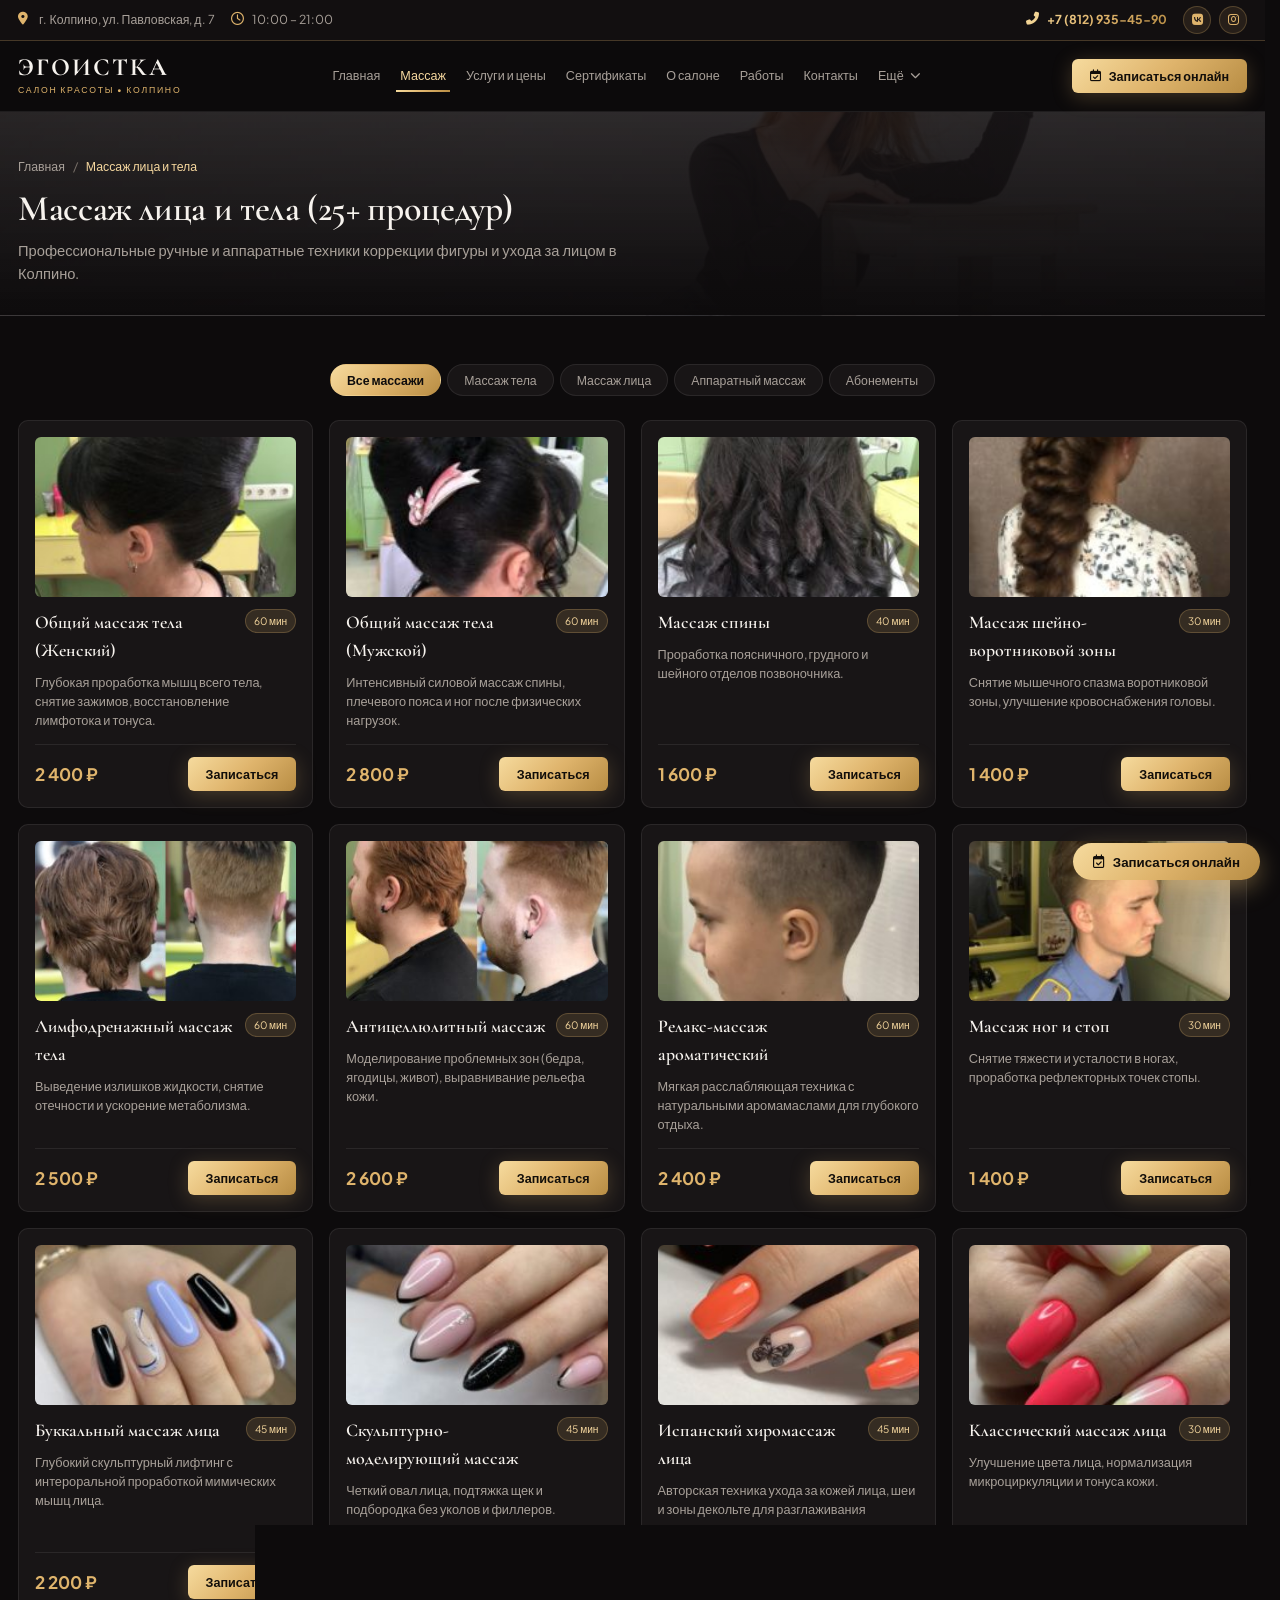
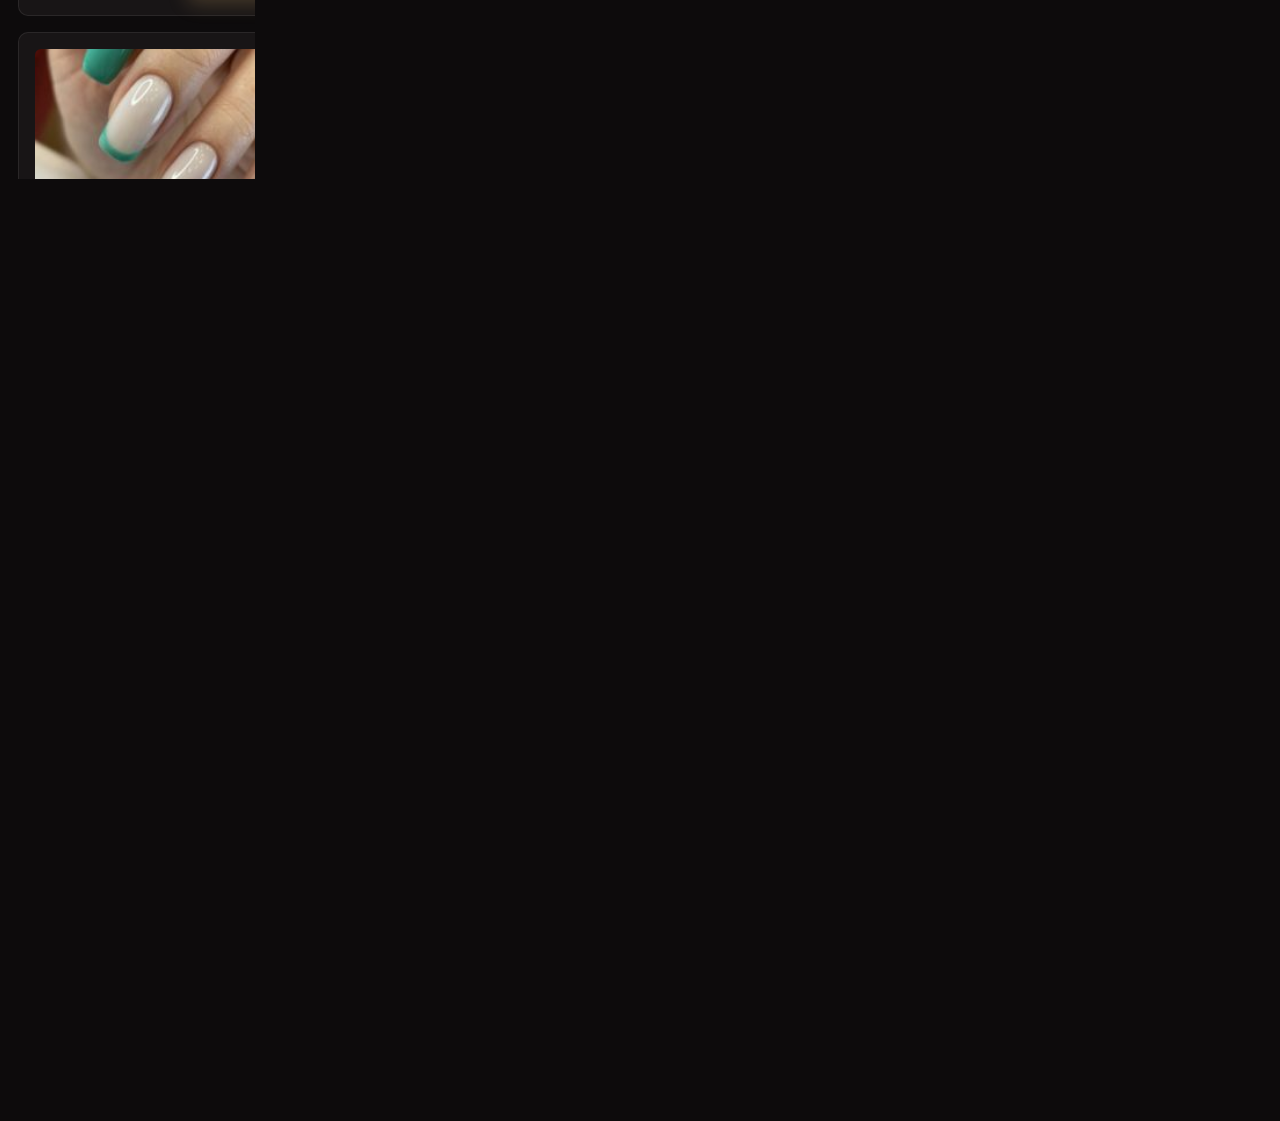
==== commit 13ccea14: "Fix layout shift with scrollbar-gutter and add 19 unique massage photos" ====
--- a/massazh-lica-i-tela.html
+++ b/massazh-lica-i-tela.html
@@ -102,7 +102,7 @@
         
         <!-- Interactive Category Filter Tabs -->
         <div class="filter-tabs">
-          <button type="button" class="tab-btn active" data-filter="all">Все массажи (25)</button>
+          <button type="button" class="tab-btn active" data-filter="all">Все массажи</button>
           <button type="button" class="tab-btn" data-filter="body">Массаж тела</button>
           <button type="button" class="tab-btn" data-filter="face">Массаж лица</button>
           <button type="button" class="tab-btn" data-filter="hardware">Аппаратный массаж</button>
@@ -113,6 +113,9 @@
 
           <!-- BODY MASSAGES -->
           <div class="service-card massage-card" data-category="body">
+            <div style="border-radius: var(--radius-sm); overflow: hidden; height: 160px; margin-bottom: 12px;">
+              <img src="assets/portfolio_full/massage_1.jpg" alt="Общий массаж тела Женский" style="width: 100%; height: 100%; object-fit: cover;">
+            </div>
             <div class="service-header">
               <h3 class="service-name">Общий массаж тела (Женский)</h3>
               <span class="service-badge">60 мин</span>
@@ -125,6 +128,9 @@
           </div>
 
           <div class="service-card massage-card" data-category="body">
+            <div style="border-radius: var(--radius-sm); overflow: hidden; height: 160px; margin-bottom: 12px;">
+              <img src="assets/portfolio_full/massage_2.jpg" alt="Общий массаж тела Мужской" style="width: 100%; height: 100%; object-fit: cover;">
+            </div>
             <div class="service-header">
               <h3 class="service-name">Общий массаж тела (Мужской)</h3>
               <span class="service-badge">60 мин</span>
@@ -137,6 +143,9 @@
           </div>
 
           <div class="service-card massage-card" data-category="body">
+            <div style="border-radius: var(--radius-sm); overflow: hidden; height: 160px; margin-bottom: 12px;">
+              <img src="assets/portfolio_full/massage_3.jpg" alt="Массаж спины" style="width: 100%; height: 100%; object-fit: cover;">
+            </div>
             <div class="service-header">
               <h3 class="service-name">Массаж спины</h3>
               <span class="service-badge">40 мин</span>
@@ -149,8 +158,11 @@
           </div>
 
           <div class="service-card massage-card" data-category="body">
-            <div class="service-header">
-              <h3 class="service-name">Массаж шейно-воротниковой зоны (ШВЗ)</h3>
+            <div style="border-radius: var(--radius-sm); overflow: hidden; height: 160px; margin-bottom: 12px;">
+              <img src="assets/portfolio_full/massage_4.jpg" alt="Массаж ШВЗ" style="width: 100%; height: 100%; object-fit: cover;">
+            </div>
+            <div class="service-header">
+              <h3 class="service-name">Массаж шейно-воротниковой зоны</h3>
               <span class="service-badge">30 мин</span>
             </div>
             <p class="service-desc">Снятие мышечного спазма воротниковой зоны, улучшение кровоснабжения головы.</p>
@@ -161,6 +173,9 @@
           </div>
 
           <div class="service-card massage-card" data-category="body">
+            <div style="border-radius: var(--radius-sm); overflow: hidden; height: 160px; margin-bottom: 12px;">
+              <img src="assets/portfolio_full/massage_5.jpg" alt="Лимфодренажный массаж тела" style="width: 100%; height: 100%; object-fit: cover;">
+            </div>
             <div class="service-header">
               <h3 class="service-name">Лимфодренажный массаж тела</h3>
               <span class="service-badge">60 мин</span>
@@ -173,6 +188,9 @@
           </div>
 
           <div class="service-card massage-card" data-category="body">
+            <div style="border-radius: var(--radius-sm); overflow: hidden; height: 160px; margin-bottom: 12px;">
+              <img src="assets/portfolio_full/massage_6.jpg" alt="Антицеллюлитный массаж" style="width: 100%; height: 100%; object-fit: cover;">
+            </div>
             <div class="service-header">
               <h3 class="service-name">Антицеллюлитный массаж</h3>
               <span class="service-badge">60 мин</span>
@@ -185,6 +203,9 @@
           </div>
 
           <div class="service-card massage-card" data-category="body">
+            <div style="border-radius: var(--radius-sm); overflow: hidden; height: 160px; margin-bottom: 12px;">
+              <img src="assets/portfolio_full/massage_7.jpg" alt="Релакс-массаж ароматический" style="width: 100%; height: 100%; object-fit: cover;">
+            </div>
             <div class="service-header">
               <h3 class="service-name">Релакс-массаж ароматический</h3>
               <span class="service-badge">60 мин</span>
@@ -197,6 +218,9 @@
           </div>
 
           <div class="service-card massage-card" data-category="body">
+            <div style="border-radius: var(--radius-sm); overflow: hidden; height: 160px; margin-bottom: 12px;">
+              <img src="assets/portfolio_full/massage_8.jpg" alt="Массаж ног и стоп" style="width: 100%; height: 100%; object-fit: cover;">
+            </div>
             <div class="service-header">
               <h3 class="service-name">Массаж ног и стоп</h3>
               <span class="service-badge">30 мин</span>
@@ -210,6 +234,9 @@
 
           <!-- FACE MASSAGES -->
           <div class="service-card massage-card" data-category="face">
+            <div style="border-radius: var(--radius-sm); overflow: hidden; height: 160px; margin-bottom: 12px;">
+              <img src="assets/portfolio_full/massage_9.jpg" alt="Буккальный массаж лица" style="width: 100%; height: 100%; object-fit: cover;">
+            </div>
             <div class="service-header">
               <h3 class="service-name">Буккальный массаж лица</h3>
               <span class="service-badge">45 мин</span>
@@ -222,6 +249,9 @@
           </div>
 
           <div class="service-card massage-card" data-category="face">
+            <div style="border-radius: var(--radius-sm); overflow: hidden; height: 160px; margin-bottom: 12px;">
+              <img src="assets/portfolio_full/massage_10.jpg" alt="Скульптурно-моделирующий массаж" style="width: 100%; height: 100%; object-fit: cover;">
+            </div>
             <div class="service-header">
               <h3 class="service-name">Скульптурно-моделирующий массаж</h3>
               <span class="service-badge">45 мин</span>
@@ -234,6 +264,9 @@
           </div>
 
           <div class="service-card massage-card" data-category="face">
+            <div style="border-radius: var(--radius-sm); overflow: hidden; height: 160px; margin-bottom: 12px;">
+              <img src="assets/portfolio_full/massage_11.jpg" alt="Испанский хиромассаж лица" style="width: 100%; height: 100%; object-fit: cover;">
+            </div>
             <div class="service-header">
               <h3 class="service-name">Испанский хиромассаж лица</h3>
               <span class="service-badge">45 мин</span>
@@ -246,6 +279,9 @@
           </div>
 
           <div class="service-card massage-card" data-category="face">
+            <div style="border-radius: var(--radius-sm); overflow: hidden; height: 160px; margin-bottom: 12px;">
+              <img src="assets/portfolio_full/massage_12.jpg" alt="Классический массаж лица" style="width: 100%; height: 100%; object-fit: cover;">
+            </div>
             <div class="service-header">
               <h3 class="service-name">Классический массаж лица</h3>
               <span class="service-badge">30 мин</span>
@@ -258,6 +294,9 @@
           </div>
 
           <div class="service-card massage-card" data-category="face">
+            <div style="border-radius: var(--radius-sm); overflow: hidden; height: 160px; margin-bottom: 12px;">
+              <img src="assets/portfolio_full/massage_13.jpg" alt="Лимфодренаж лица Маска" style="width: 100%; height: 100%; object-fit: cover;">
+            </div>
             <div class="service-header">
               <h3 class="service-name">Лимфодренаж лица & Маска</h3>
               <span class="service-badge">50 мин</span>
@@ -271,6 +310,9 @@
 
           <!-- HARDWARE MASSAGES -->
           <div class="service-card massage-card" data-category="hardware">
+            <div style="border-radius: var(--radius-sm); overflow: hidden; height: 160px; margin-bottom: 12px;">
+              <img src="assets/portfolio_full/massage_14.jpg" alt="Вибрационный массаж тела" style="width: 100%; height: 100%; object-fit: cover;">
+            </div>
             <div class="service-header">
               <h3 class="service-name">Вибрационный массаж тела</h3>
               <span class="service-badge">Аппаратный</span>
@@ -283,6 +325,9 @@
           </div>
 
           <div class="service-card massage-card" data-category="hardware">
+            <div style="border-radius: var(--radius-sm); overflow: hidden; height: 160px; margin-bottom: 12px;">
+              <img src="assets/portfolio_full/massage_15.jpg" alt="Вакуумно-баночный массаж" style="width: 100%; height: 100%; object-fit: cover;">
+            </div>
             <div class="service-header">
               <h3 class="service-name">Вакуумно-баночный массаж</h3>
               <span class="service-badge">Аппаратный</span>
@@ -295,6 +340,9 @@
           </div>
 
           <div class="service-card massage-card" data-category="hardware">
+            <div style="border-radius: var(--radius-sm); overflow: hidden; height: 160px; margin-bottom: 12px;">
+              <img src="assets/orig/massage1.jpg" alt="Аппаратный МИКС" style="width: 100%; height: 100%; object-fit: cover;">
+            </div>
             <div class="service-header">
               <h3 class="service-name">Аппаратный МИКС (Вибро + Вакуум)</h3>
               <span class="service-badge">Хит</span>
@@ -307,6 +355,9 @@
           </div>
 
           <div class="service-card massage-card" data-category="hardware">
+            <div style="border-radius: var(--radius-sm); overflow: hidden; height: 160px; margin-bottom: 12px;">
+              <img src="assets/orig/uhod.jpg" alt="RF-лифтинг Вакуум лица" style="width: 100%; height: 100%; object-fit: cover;">
+            </div>
             <div class="service-header">
               <h3 class="service-name">RF-лифтинг & Вакуум лица</h3>
               <span class="service-badge">Аппаратный</span>
@@ -320,6 +371,9 @@
 
           <!-- SUBSCRIPTIONS -->
           <div class="service-card massage-card" data-category="subs" style="border-color: var(--border-gold); background: rgba(223, 180, 108, 0.05);">
+            <div style="border-radius: var(--radius-sm); overflow: hidden; height: 160px; margin-bottom: 12px;">
+              <img src="assets/orig/cert.jpg" alt="Абонемент 5 сеансов" style="width: 100%; height: 100%; object-fit: cover;">
+            </div>
             <div class="service-header">
               <h3 class="service-name gold-text">Абонемент на 5 сеансов массажа</h3>
               <span class="service-badge">Выгода 15%</span>
@@ -332,6 +386,9 @@
           </div>
 
           <div class="service-card massage-card" data-category="subs" style="border-color: var(--border-gold); background: rgba(223, 180, 108, 0.05);">
+            <div style="border-radius: var(--radius-sm); overflow: hidden; height: 160px; margin-bottom: 12px;">
+              <img src="assets/orig/salon4.jpg" alt="Абонемент 10 сеансов" style="width: 100%; height: 100%; object-fit: cover;">
+            </div>
             <div class="service-header">
               <h3 class="service-name gold-text">Абонемент на 10 сеансов массажа</h3>
               <span class="service-badge">Выгода 25%</span>
--- a/style.css
+++ b/style.css
@@ -44,10 +44,12 @@
   max-width: 100%;
 }
 
-html, body {
+html {
   width: 100%;
   max-width: 100vw;
   overflow-x: hidden !important;
+  overflow-y: scroll !important; /* Force scrollbar track to prevent layout twitching/shifting when filtering */
+  scrollbar-gutter: stable;
   scroll-behavior: smooth;
   font-size: 15px;
   background-color: var(--bg-dark);
@@ -60,6 +62,9 @@
   display: flex;
   flex-direction: column;
   min-height: 100vh;
+  width: 100%;
+  max-width: 100vw;
+  overflow-x: hidden !important;
 }
 
 main {
@@ -450,6 +455,13 @@
   justify-content: space-between;
   transition: var(--transition-smooth);
   width: 100%;
+}
+
+/* Hidden state for JS Tab Filtering */
+.service-card.hidden,
+.massage-card.hidden,
+.work-item.hidden {
+  display: none !important;
 }
 
 .service-card:hover {
